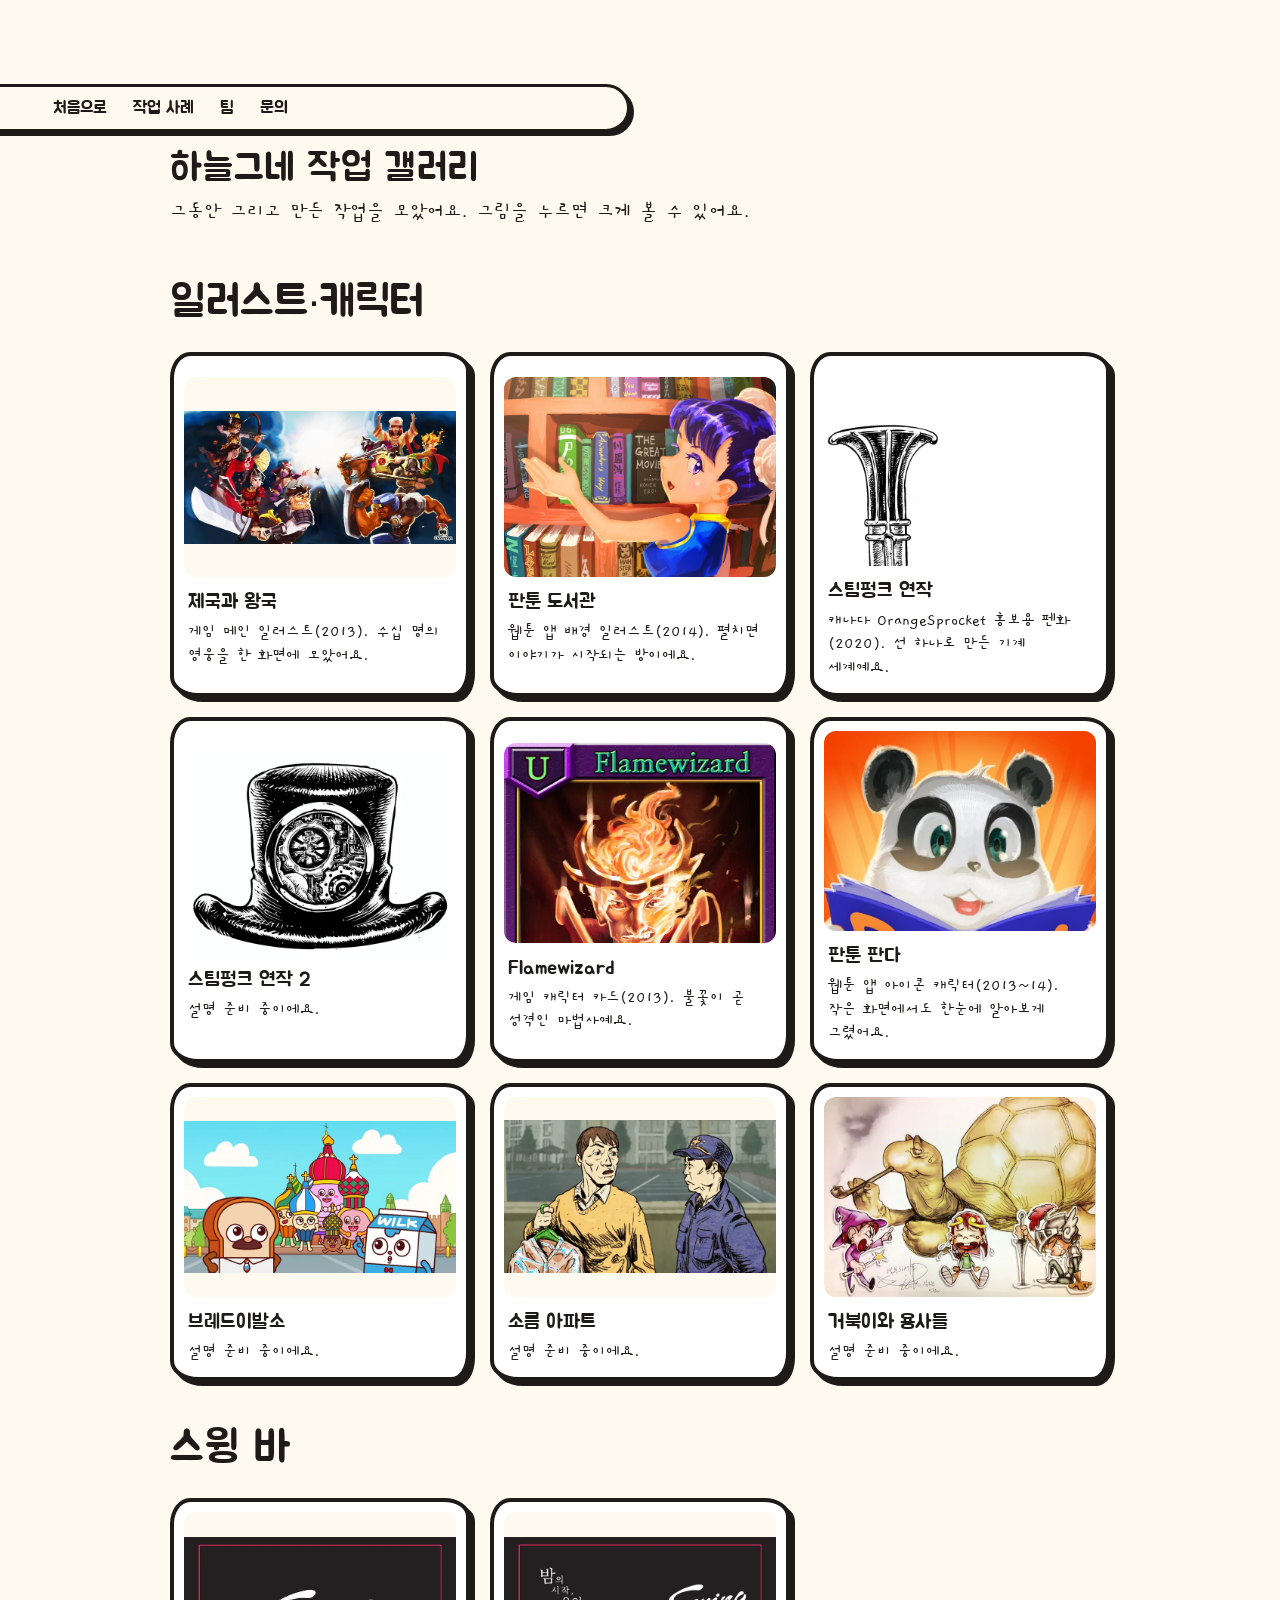
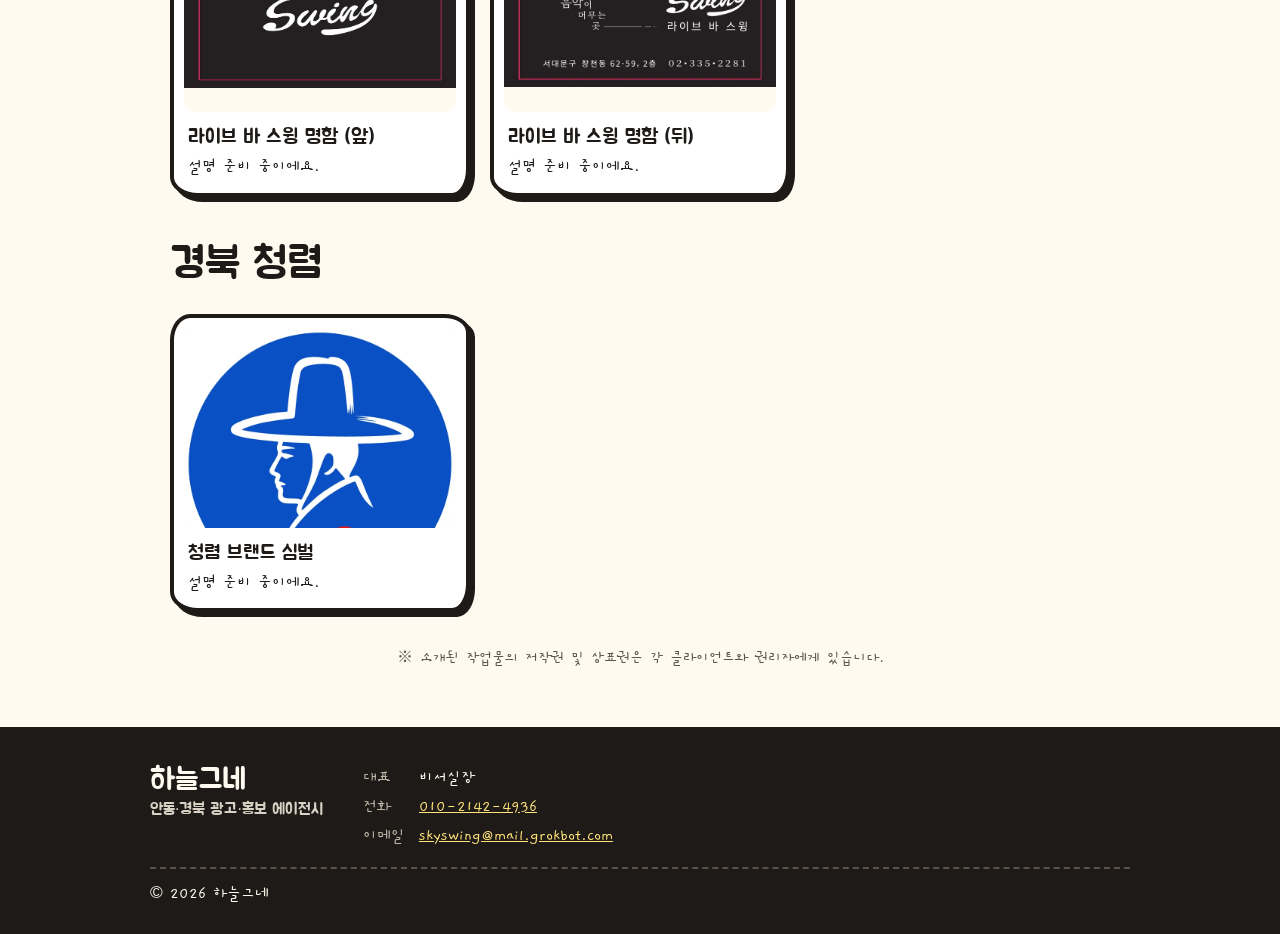
==== gallery.html @ 7f4ed84d "갤러리 페이지 추가, 캐러셀 가로 그림만" ====
<!DOCTYPE html>
<html lang="ko">
<head>
<meta charset="utf-8">
<meta name="viewport" content="width=device-width, initial-scale=1, viewport-fit=cover">
<title>작업 갤러리 · 하늘그네</title>
<meta name="description" content="하늘그네는 안동·경북의 브랜드를 띄우는 광고·홍보 에이전시입니다. 브랜딩, 캠페인·영상, 성과 광고 운영까지. 광고, 한 번 쭉 밀어드립니다.">
<meta name="theme-color" content="#cfe6fb">
<link rel="canonical" href="https://skyswing.jubo.kim/gallery.html">
<!-- Open Graph / 카카오톡·SNS 공유 미리보기 -->
<meta property="og:type" content="website">
<meta property="og:locale" content="ko_KR">
<meta property="og:site_name" content="하늘그네">
<meta property="og:url" content="https://skyswing.jubo.kim/">
<meta property="og:title" content="하늘그네 · 안동·경북 광고·홍보 에이전시">
<meta property="og:description" content="광고, 한 번 쭉 밀어드립니다. 안동·경북 브랜드를 위한 브랜딩·캠페인·성과 광고.">
<!-- TODO: 1200x630 공유 이미지를 만들어 /og-image.png 로 올려주세요 -->
<meta property="og:image" content="https://skyswing.jubo.kim/og-image.png">
<meta property="og:image:width" content="1200">
<meta property="og:image:height" content="630">
<meta name="twitter:card" content="summary_large_image">
<link rel="icon" type="image/svg+xml" href="assets/favicon.svg">
<link rel="apple-touch-icon" href="assets/apple-touch-icon.png">
<link rel="preconnect" href="https://fonts.googleapis.com">
<link rel="preconnect" href="https://fonts.gstatic.com" crossorigin>
<link href="https://fonts.googleapis.com/css2?family=Jua&family=Gaegu:wght@400;700&display=swap" rel="stylesheet">
<style>
:root{--ink:#1d1a17;--paper:#fffaf0;--sky:#cfe6fb;--yellow:#ffe27a;--pink:#ffd3de;--mint:#cdf0df;--lav:#e3d8ff;--peach:#ffe0c7;--lemon:#fff1b8;--kakao:#fee500;
box-sizing:border-box;padding-top:env(safe-area-inset-top,0px);padding-bottom:env(safe-area-inset-bottom,0px)}
:root[data-theme="dark"]{--ink:#1d1a17}
*,*::before,*::after{box-sizing:inherit}
html{scroll-padding-top:calc(env(safe-area-inset-top,0px) + 76px);scroll-behavior:smooth}
body{margin:0;background:var(--sky);color:var(--ink);font-family:"Gaegu","Jua","Apple SD Gothic Neo","Malgun Gothic",sans-serif;font-size:1.3rem;line-height:1.55;word-break:keep-all;overflow-wrap:break-word}
h1,h2,h3,.btn{font-family:"Jua","Gaegu","Apple SD Gothic Neo",sans-serif;font-weight:400}
#bg{position:fixed;inset:0;overflow:hidden;z-index:0}
#bg svg{position:absolute;display:block}
main{position:relative;z-index:1}

/* ---------- hero ---------- */
.hero{min-height:100svh;display:flex;flex-direction:column;align-items:center;padding:72px 16px 36px}
.nav{position:fixed;top:calc(env(safe-area-inset-top,0px) + 12px);left:50%;transform:translateX(-50%);z-index:50;max-width:calc(100% - 20px);display:flex;flex-wrap:wrap;justify-content:center;gap:4px 6px;background:var(--paper);border:3px solid var(--ink);border-radius:999px;padding:6px 14px;box-shadow:4px 4px 0 var(--ink);font-family:"Jua",sans-serif;font-size:1.05rem}
.nav a{color:var(--ink);text-decoration:none;padding:2px 10px;border-radius:999px;white-space:nowrap}
.nav a:hover{background:var(--yellow)}
.panel{position:relative;margin:auto 0;background:var(--paper);border:4px solid var(--ink);border-radius:56px 70px 60px 74px/66px 56px 74px 60px;
padding:28px clamp(22px,6vw,64px) 36px;text-align:center;max-width:560px;width:100%;box-shadow:8px 8px 0 var(--ink)}
.hero .panel{margin-top:28px}
.stamp{position:absolute;top:-18px;right:-10px;background:var(--pink);border:3px solid var(--ink);border-radius:16px 20px 14px 22px;padding:2px 14px;font-family:"Jua",sans-serif;font-size:1.1rem;transform:rotate(8deg);box-shadow:3px 3px 0 var(--ink)}
h1{font-size:clamp(2.8rem,10vw,4.6rem);margin:0;line-height:1;letter-spacing:.02em}
h1.wm{line-height:0}h1.wm img{display:block;width:min(300px,72vw);height:auto;margin:4px auto 2px}
.sub{margin:6px 0 0;font-size:1.45rem}
.loc{margin:4px 0 0;font-size:1.2rem}
.loc b{font-family:"Jua",sans-serif;font-weight:400;background:var(--yellow);padding:0 6px;border-radius:6px}
.stage{position:relative;width:min(74vw,300px);margin:6px auto 0}
.stage svg{width:100%;height:auto;display:block;overflow:visible}
.btn{display:inline-block;margin-top:14px;background:var(--yellow);color:var(--ink);text-decoration:none;font-size:1.4rem;
padding:10px 28px;border:4px solid var(--ink);border-radius:999px;box-shadow:4px 4px 0 var(--ink);transition:transform .12s,box-shadow .12s;cursor:pointer}
.btn.alt{background:var(--paper)}
.btns{display:flex;gap:12px;justify-content:center;flex-wrap:wrap}
.snds{display:flex;gap:10px;justify-content:center;flex-wrap:wrap;margin-top:14px}
.snd{font:inherit;font-size:1.15rem;background:var(--paper);color:var(--ink);border:3px solid var(--ink);border-radius:999px;padding:3px 16px;cursor:pointer}
.snd[aria-pressed="true"]{background:var(--mint)}
.btn:hover{transform:translate(2px,2px);box-shadow:2px 2px 0 var(--ink)}
.btn:focus-visible,a:focus-visible,button:focus-visible,input:focus-visible,select:focus-visible,textarea:focus-visible{outline:4px solid #4a7fd6;outline-offset:3px}

/* ---------- common ---------- */
.zig{height:26px;background:var(--yellow) url("data:image/svg+xml,%3Csvg xmlns='http://www.w3.org/2000/svg' width='40' height='26'%3E%3Cpolyline points='0,20 10,6 20,20 30,6 40,20' fill='none' stroke='%231d1a17' stroke-width='4' stroke-linejoin='round'/%3E%3C/svg%3E") repeat-x center;border-block:4px solid var(--ink)}
.sheet{background:var(--paper);border-bottom:4px solid var(--ink)}
.sheet.tint{background:#eaf4fd}
.wrap{max-width:980px;margin:0 auto;padding:56px 20px}
h2{font-size:clamp(1.9rem,6vw,2.7rem);margin:0 0 8px}
.hd{display:flex;align-items:center;flex-wrap:wrap;gap:6px 12px}
.hd h2{margin:0}
.lead{margin:8px 0 0}
/* 예시 내용 표시 */
.ex{display:inline-block;font-family:"Jua",sans-serif;font-size:.95rem;line-height:1.3;background:#fff;color:#c2410c;border:2.5px dashed #c2410c;border-radius:10px;padding:2px 10px;transform:rotate(-3deg);white-space:nowrap}
.ph{background:rgba(255,226,122,.6);border-bottom:2px dashed var(--ink);border-radius:4px;padding:0 3px;-webkit-box-decoration-break:clone;box-decoration-break:clone}

/* services (원래 카드) */
.cards{display:grid;grid-template-columns:repeat(auto-fit,minmax(240px,1fr));gap:22px;margin-top:26px}
.card{border:4px solid var(--ink);border-radius:30px 38px 28px 40px/38px 28px 40px 30px;padding:20px 22px;box-shadow:5px 5px 0 var(--ink)}
.card:nth-child(1){background:var(--pink);transform:rotate(-1.4deg)}
.card:nth-child(2){background:var(--mint);transform:rotate(1deg)}
.card:nth-child(3){background:var(--lav);transform:rotate(-.6deg)}
.card h3{margin:0 0 4px;font-size:1.6rem}.card p{margin:0}

/* trust: 숫자 + 로고 */
.stats{display:grid;grid-template-columns:repeat(4,1fr);gap:18px;margin-top:26px}
.stat{background:#fff;border:4px solid var(--ink);border-radius:50% 46% 52% 44%/46% 52% 44% 50%;aspect-ratio:1/1;display:flex;flex-direction:column;align-items:center;justify-content:center;text-align:center;padding:12px;box-shadow:5px 5px 0 var(--ink)}
.stat:nth-child(1){background:var(--lemon);transform:rotate(-3deg)}
.stat:nth-child(2){background:var(--pink);transform:rotate(2deg)}
.stat:nth-child(3){background:var(--mint);transform:rotate(-1deg)}
.stat:nth-child(4){background:var(--lav);transform:rotate(3deg)}
.stat strong{font-family:"Jua",sans-serif;font-weight:400;font-size:clamp(1.8rem,4.6vw,2.6rem);line-height:1.1}
.stat span{font-size:1.15rem;line-height:1.25}
.logos-t{margin:40px 0 0;font-family:"Jua",sans-serif;font-size:1.35rem}
.logos{display:grid;grid-template-columns:repeat(6,1fr);gap:14px;margin-top:12px}
.logo{height:70px;border:3px dashed var(--ink);border-radius:14px 18px 12px 20px;display:grid;place-items:center;background:#fff;font-family:"Jua",sans-serif;font-size:1rem;color:#6b6259}

/* 작업 사례: 캐러셀 */
.car{position:relative;margin-top:28px;background:var(--paper);border:4px solid var(--ink);border-radius:34px 44px 30px 48px/44px 30px 48px 34px;box-shadow:7px 7px 0 var(--ink);padding:18px;max-width:100%}
.car-view{overflow:hidden;border-radius:22px 28px 20px 30px/28px 20px 30px 22px;touch-action:pan-y;outline:none}
.car-view:focus-visible{outline:4px solid #4a7fd6;outline-offset:3px}
.car-track{display:flex;transition:transform .45s cubic-bezier(.3,.8,.3,1);will-change:transform}
.car-track.drag{transition:none}
.slide{flex:0 0 100%;min-width:0;margin:0;display:grid;grid-template-columns:1.55fr 1fr;gap:22px;align-items:center}
.slide-img{background:#fff;border:4px solid var(--ink);border-radius:20px 26px 18px 28px/26px 18px 28px 20px;height:330px;display:grid;place-items:center;padding:10px;overflow:hidden}
.slide-img img{display:block;width:100%;height:100%;object-fit:contain;-webkit-user-drag:none;user-select:none}
.slide figcaption{padding:4px 6px 4px 0}
.meta{display:flex;flex-wrap:wrap;gap:6px;margin:0}
.chip{display:inline-block;font-family:"Jua",sans-serif;font-size:.95rem;background:var(--paper);border:2.5px solid var(--ink);border-radius:999px;padding:0 10px}
.chip.char{background:var(--pink)}.chip.illu{background:var(--mint)}
.slide h3{font-size:1.55rem;line-height:1.3;margin:10px 0 6px}
.slide p.desc{margin:0;font-size:1.15rem;line-height:1.45}
.ext{display:inline-block;margin-top:10px;font-family:"Jua",sans-serif;font-size:1.05rem;color:var(--ink);background:var(--lemon);border:2.5px solid var(--ink);border-radius:999px;padding:1px 12px;text-decoration:none}
.ext:hover{background:var(--yellow)}
.car-ctl{display:flex;align-items:center;justify-content:center;gap:16px;margin-top:14px}
.car-btn{flex:none;width:54px;height:54px;border-radius:50%;border:4px solid var(--ink);background:var(--yellow);color:var(--ink);box-shadow:3px 3px 0 var(--ink);cursor:pointer;display:grid;place-items:center;padding:0;transition:transform .12s,box-shadow .12s}
.car-btn:hover{transform:translate(2px,2px);box-shadow:1px 1px 0 var(--ink)}
.car-btn svg{width:24px;height:24px}
.car-dots{display:flex;gap:10px;align-items:center}
.car-dot{width:16px;height:16px;border-radius:50%;border:3px solid var(--ink);background:#fff;padding:0;cursor:pointer;transition:width .2s,background .2s}
.car-dot[aria-current="true"]{width:34px;border-radius:999px;background:var(--pink)}
.car-count{font-family:"Jua",sans-serif;font-size:1.05rem;min-width:3.2em;text-align:center}
.more{text-align:center;margin-top:26px}
.more .btn{font-size:1.5rem;padding:12px 34px}
.more-note{margin:8px 0 0;font-size:1.1rem}
.rights{margin:18px 0 0;font-size:1rem;color:#5d554d;text-align:center}
@media (max-width:860px){.slide{grid-template-columns:1fr;gap:14px}.slide-img{height:auto;aspect-ratio:16/10}}
@media (max-width:520px){.car{padding:12px;box-shadow:5px 5px 0 var(--ink)}.slide-img{padding:6px}.slide h3{font-size:1.35rem}.car-ctl{gap:10px}.car-btn{width:48px;height:48px}.car-dots{gap:7px}.car-dot{width:14px;height:14px}.car-dot[aria-current="true"]{width:26px}.more .btn{font-size:1.35rem;padding:10px 26px}}
@media (prefers-reduced-motion:reduce){.car-track,.car-dot{transition:none}}

/* 후기 */
.quotes{grid-template-columns:repeat(auto-fit,minmax(240px,1fr));display:grid;grid-template-columns:repeat(auto-fit,minmax(300px,1fr));gap:34px 26px;margin-top:28px}
.quote{position:relative;background:#fff;border:4px solid var(--ink);border-radius:40px 34px 44px 30px/34px 44px 30px 40px;padding:22px 26px;box-shadow:5px 5px 0 var(--ink);margin:0 0 26px}
.quote::after{content:"";position:absolute;left:46px;bottom:-26px;width:30px;height:26px;background:#fff;border:4px solid var(--ink);border-top:0;border-left:0;transform:skewX(-35deg);border-bottom-right-radius:6px}
.quote:nth-child(2){background:var(--lemon)}.quote:nth-child(2)::after{background:var(--lemon)}
.quote p{margin:0;font-size:1.35rem}
.quote footer{all:unset;display:block;margin-top:8px;font-family:"Jua",sans-serif;font-size:1.05rem}

/* 안동·경북 */
.local{display:grid;grid-template-columns:1.05fr 1fr;gap:30px;align-items:center;margin-top:24px}
.map{background:var(--sky);border:4px solid var(--ink);border-radius:40px 52px 36px 56px/52px 36px 56px 40px;box-shadow:6px 6px 0 var(--ink);overflow:hidden;transform:rotate(-1deg)}
.map svg{display:block;width:100%;height:auto}
.points{list-style:none;margin:0;padding:0;display:grid;gap:14px}
.points li{background:#fff;border:3px solid var(--ink);border-radius:22px 28px 20px 30px;padding:12px 16px;box-shadow:4px 4px 0 var(--ink)}
.points li:nth-child(1){background:var(--pink)}.points li:nth-child(2){background:var(--mint)}.points li:nth-child(3){background:var(--lav)}
.points b{display:block;font-family:"Jua",sans-serif;font-weight:400;font-size:1.35rem}

.say{background:var(--sky)}
.say p{font-family:"Jua",sans-serif;font-size:clamp(1.5rem,5vw,2.2rem);line-height:1.4;margin:0;max-width:22em}

/* 진행 방식 */
.steps{list-style:none;padding:0;margin:30px 0 0;display:grid;grid-template-columns:repeat(4,1fr);gap:34px}
.step{position:relative;background:#fff;border:4px solid var(--ink);border-radius:28px 36px 26px 38px/36px 26px 38px 28px;padding:44px 16px 18px;text-align:center;box-shadow:5px 5px 0 var(--ink)}
.step .n{position:absolute;top:-24px;left:50%;transform:translateX(-50%) rotate(-6deg);width:52px;height:52px;border:4px solid var(--ink);border-radius:50%;display:grid;place-items:center;font-family:"Jua",sans-serif;font-size:1.6rem;background:var(--yellow)}
.step:nth-child(2) .n{background:var(--pink)}.step:nth-child(3) .n{background:var(--mint)}.step:nth-child(4) .n{background:var(--lav)}
.step h3{margin:0;font-size:1.6rem}
.step p{margin:4px 0 0;font-size:1.15rem;line-height:1.4}
.step:not(:last-child)::after{content:"";position:absolute;right:-32px;top:50%;width:30px;height:24px;transform:translateY(-50%);
background:url("data:image/svg+xml,%3Csvg xmlns='http://www.w3.org/2000/svg' viewBox='0 0 30 24'%3E%3Cpath d='M2 12 Q14 8 24 12 M17 5 L26 12 L17 19' fill='none' stroke='%231d1a17' stroke-width='3.5' stroke-linecap='round' stroke-linejoin='round'/%3E%3C/svg%3E") no-repeat center/contain}
.price{margin:34px auto 0;max-width:760px;text-align:center;background:var(--lemon);border:3px dashed var(--ink);border-radius:20px;padding:12px 18px;font-size:1.25rem}
.price b{font-family:"Jua",sans-serif;font-weight:400}

/* 팀 */
.team{display:grid;grid-template-columns:1.3fr 1fr 1fr;gap:24px;margin-top:28px;align-items:stretch}
.member{background:#fff;border:4px solid var(--ink);border-radius:30px 38px 28px 40px/38px 28px 40px 30px;padding:20px;text-align:center;box-shadow:5px 5px 0 var(--ink)}
.member.boss{background:var(--lemon);transform:rotate(-1deg)}
.member svg,.member img.av{width:116px;height:116px;display:block;margin:0 auto 6px}
.member.boss svg{width:140px;height:140px}
.member h3{margin:0;font-size:1.5rem}
.member .role{display:inline-block;margin-top:2px;font-family:"Jua",sans-serif;font-size:1rem;background:var(--paper);border:2.5px solid var(--ink);border-radius:999px;padding:0 10px}
.member p{margin:8px 0 0;font-size:1.12rem;line-height:1.4}

/* 문의 */
.contact .wrap{text-align:left}
.contact-grid{display:grid;grid-template-columns:1fr 1.2fr;gap:30px;margin-top:24px;align-items:start}
.ways{display:grid;gap:14px}
.way{display:flex;align-items:center;gap:12px;text-decoration:none;color:var(--ink);background:#fff;border:4px solid var(--ink);border-radius:999px;padding:10px 20px;box-shadow:4px 4px 0 var(--ink);font-family:"Jua",sans-serif;font-size:1.3rem;transition:transform .12s,box-shadow .12s}
.way:hover{transform:translate(2px,2px);box-shadow:2px 2px 0 var(--ink)}
.way .ic{flex:none;width:40px;height:40px;border:3px solid var(--ink);border-radius:50%;display:grid;place-items:center;font-size:1.2rem;background:var(--paper)}
.way small{display:block;font-family:"Gaegu",sans-serif;font-size:1.02rem;line-height:1.1}
.way.mail{background:var(--yellow)}
.way.kakao{background:var(--kakao)}
.way.tel{background:var(--mint)}
.hours{margin:4px 0 0;font-size:1.12rem}
form.inq{background:#fff;border:4px solid var(--ink);border-radius:30px 38px 28px 40px/38px 28px 40px 30px;padding:22px;box-shadow:6px 6px 0 var(--ink);display:grid;gap:12px}
form.inq h3{margin:0;font-size:1.5rem}
.row2{display:grid;grid-template-columns:1fr 1fr;gap:12px}
form.inq label{display:grid;gap:2px;font-family:"Jua",sans-serif;font-size:1.05rem}
form.inq input,form.inq select,form.inq textarea{font:inherit;font-family:"Gaegu",sans-serif;font-size:1.2rem;color:var(--ink);background:var(--paper);border:3px solid var(--ink);border-radius:14px;padding:6px 12px;width:100%}
form.inq textarea{min-height:110px;resize:vertical}
form.inq .btn{margin-top:4px;justify-self:start;font:inherit;font-family:"Jua",sans-serif;font-size:1.35rem}
.fine{margin:0;font-size:1rem;color:#5d554d}

/* footer */
.foot{background:var(--ink);color:var(--paper);padding:34px 20px 26px;font-size:1.08rem}
.foot .in{max-width:980px;margin:0 auto;display:grid;grid-template-columns:auto 1fr;gap:12px 40px;align-items:start}
.foot .name{font-family:"Jua",sans-serif;font-size:1.9rem;line-height:1}
.foot .name small{display:block;font-size:1rem;margin-top:6px;color:#d9d1c4}
.foot dl{display:grid;grid-template-columns:auto 1fr;gap:2px 14px;margin:0}
.foot dt{color:#bfb6a8}.foot dd{margin:0}
.foot a{color:var(--yellow)}
.foot .ph{background:rgba(255,226,122,.18);border-bottom-color:var(--yellow)}
.foot .copy{grid-column:1/-1;border-top:2px dashed #5a524a;padding-top:12px;margin-top:6px;display:flex;justify-content:space-between;flex-wrap:wrap;gap:8px}
.foot .ex{background:transparent;color:#ffb27a;border-color:#ffb27a}

/* ---------- responsive ---------- */
@media (max-width:860px){
  .stats{grid-template-columns:repeat(2,1fr);max-width:460px;margin-inline:auto}
  .logos{grid-template-columns:repeat(3,1fr)}
  .local,.contact-grid{grid-template-columns:1fr}
  .steps{grid-template-columns:repeat(2,1fr);gap:40px 26px}
  .step:not(:last-child)::after{display:none}
  .team{grid-template-columns:1fr 1fr}
  .member.boss{grid-column:1/-1}
}
@media (max-width:520px){
  body{font-size:1.22rem}
  .wrap{padding:44px 18px}
  .nav{font-size:.9rem;padding:5px 6px;gap:0;flex-wrap:nowrap;max-width:calc(100% - 12px);top:calc(env(safe-area-inset-top,0px) + 8px)}
  .nav a{padding:1px 5px}
  .stamp{right:6px;top:-16px;font-size:1rem}
  .steps{grid-template-columns:1fr;gap:38px}
  .team{grid-template-columns:1fr}
  .row2{grid-template-columns:1fr}
  .logos{grid-template-columns:repeat(2,1fr)}
  .foot .in{grid-template-columns:1fr}
  .stats{gap:14px}
  .stat span{font-size:1.02rem}
}
@media (prefers-reduced-motion:reduce){html{scroll-behavior:auto}}
form.inq fieldset.picks{border:3px dashed var(--ink);border-radius:18px 22px 16px 24px;margin:0;padding:8px 12px 12px;display:flex;flex-wrap:wrap;gap:8px}
form.inq fieldset.picks legend{font-family:"Jua",sans-serif;font-size:1.05rem;padding:0 6px}
form.inq fieldset.picks legend small{font-size:.85rem;opacity:.7}
form.inq label.pick{display:inline-flex;align-items:center;cursor:pointer}
form.inq label.pick input{position:absolute;opacity:0;width:1px;height:1px}
form.inq label.pick span{background:var(--paper);border:3px solid var(--ink);border-radius:999px;padding:3px 14px;box-shadow:2px 2px 0 var(--ink);font-family:"Jua",sans-serif;transition:transform .1s}
form.inq label.pick input:checked+span{background:var(--yellow);transform:rotate(-2deg)}
form.inq label.pick input:checked+span::before{content:"✓ "}
form.inq label.pick input:focus-visible+span{outline:3px solid #4a7fd6;outline-offset:2px}
/* 작업 사례 크게 */
#cases .wrap{max-width:1180px}
.slide{grid-template-columns:2.2fr 1fr}
.slide-img{height:520px}
@media (max-width:860px){.slide{grid-template-columns:1fr}.slide-img{height:auto;aspect-ratio:4/3}}

.gal-top{padding:28px 0 6px}.gal-top .nav{position:static;margin-bottom:18px}
.gal-top h1{font-family:"Jua",sans-serif;font-size:2.4rem;margin:0}
.gsec{margin:34px 0}.gsec h2{margin-bottom:6px}
.ggrid{display:grid;grid-template-columns:repeat(auto-fill,minmax(240px,1fr));gap:20px;margin-top:16px}
.gitem{background:#fff;border:4px solid var(--ink);border-radius:20px 26px 18px 28px/26px 18px 28px 20px;box-shadow:5px 5px 0 var(--ink);padding:10px;cursor:pointer;text-align:left;font:inherit;color:inherit}
.gitem:hover{transform:translate(-2px,-2px);box-shadow:7px 7px 0 var(--ink)}
.gitem .th{height:200px;display:grid;place-items:center;background:var(--paper);border-radius:12px;overflow:hidden}
.gitem img{max-width:100%;max-height:100%;object-fit:contain;display:block}
.gitem h3{font-size:1.25rem;margin:10px 4px 2px}.gitem p{margin:0 4px 4px;font-size:1.05rem;line-height:1.4}
.lb{position:fixed;inset:0;background:rgba(29,26,23,.88);display:none;place-items:center;z-index:99;padding:20px}
.lb.on{display:grid}.lb figure{margin:0;max-width:94vw;text-align:center;color:#fff}
.lb img{max-width:94vw;max-height:80vh;object-fit:contain;background:#fff;border-radius:12px}
.lb figcaption{font-size:1.2rem;margin-top:10px}.lb button{position:absolute;top:14px;right:18px;font-size:2rem;background:var(--lemon);border:3px solid var(--ink);border-radius:999px;width:52px;height:52px;cursor:pointer}
</style>
</head>
<body>
<main>
<section class="sheet"><div class="wrap">
  <div class="gal-top">
    <nav class="nav" aria-label="바로가기"><a href="index.html">처음으로</a><a href="index.html#cases">작업 사례</a><a href="index.html#team">팀</a><a href="index.html#contact">문의</a></nav>
    <h1>하늘그네 작업 갤러리</h1>
    <p class="lead">그동안 그리고 만든 작업을 모았어요. 그림을 누르면 크게 볼 수 있어요.</p>
  </div>
  <div id="gal"></div>
  <p class="rights">※ 소개된 작업물의 저작권 및 상표권은 각 클라이언트와 권리자에게 있습니다.</p>
</div></section>
<footer class="foot">
  <div class="in">
    <div class="name">하늘그네<small>안동·경북 광고·홍보 에이전시</small></div>
    <dl>
      <dt>대표</dt><dd>비서실장</dd>
      <dt>전화</dt><dd><a href="tel:+821021424936">010-2142-4936</a></dd>
      <dt>이메일</dt><dd><a href="mailto:skyswing@mail.grokbot.com">skyswing@mail.grokbot.com</a></dd>
    </dl>
    <div class="copy"><span>© 2026 하늘그네</span></div>
  </div>
</footer>
</main>
<div class="lb" id="lb" role="dialog" aria-modal="true" aria-label="크게 보기"><button type="button" aria-label="닫기">×</button><figure><img alt=""><figcaption></figcaption></figure></div>
<script>
/* 작품 데이터: caption만 바꿔 넣으면 됨 */
const WORKS=[
 {sec:"일러스트·캐릭터",img:"assets/works/w-empire",title:"제국과 왕국",caption:"게임 메인 일러스트(2013). 수십 명의 영웅을 한 화면에 모았어요."},
 {sec:"일러스트·캐릭터",img:"assets/works/w-library",title:"판툰 도서관",caption:"웹툰 앱 배경 일러스트(2014). 펼치면 이야기가 시작되는 방이에요."},
 {sec:"일러스트·캐릭터",img:"assets/works/w-orange",title:"스팀펑크 연작",caption:"캐나다 OrangeSprocket 홍보용 펜화(2020). 선 하나로 만든 기계 세계예요."},
 {sec:"일러스트·캐릭터",img:"assets/works/c-orange",title:"스팀펑크 연작 2",caption:"설명 준비 중이에요."},
 {sec:"일러스트·캐릭터",img:"assets/works/w-flame",title:"Flamewizard",caption:"게임 캐릭터 카드(2013). 불꽃이 곧 성격인 마법사예요."},
 {sec:"일러스트·캐릭터",img:"assets/works/w-panda",title:"판툰 판다",caption:"웹툰 앱 아이콘 캐릭터(2013~14). 작은 화면에서도 한눈에 알아보게 그렸어요."},
 {sec:"일러스트·캐릭터",img:"assets/works/c-bread",title:"브레드이발소",caption:"설명 준비 중이에요."},
 {sec:"일러스트·캐릭터",img:"assets/works/c-goosebumps",title:"소름 아파트",caption:"설명 준비 중이에요."},
 {sec:"일러스트·캐릭터",img:"assets/works/c-turtle",title:"거북이와 용사들",caption:"설명 준비 중이에요."},
 {sec:"스윙 바",img:"assets/gallery/g-swing-front",title:"라이브 바 스윙 명함 (앞)",caption:"설명 준비 중이에요."},
 {sec:"스윙 바",img:"assets/gallery/g-swing-back",title:"라이브 바 스윙 명함 (뒤)",caption:"설명 준비 중이에요."},
 {sec:"경북 청렴",img:"assets/gallery/g-cheong",title:"청렴 브랜드 심벌",caption:"설명 준비 중이에요."}
];
(function(){
 const g=document.getElementById('gal'),lb=document.getElementById('lb'),li=lb.querySelector('img'),lc=lb.querySelector('figcaption');
 [...new Set(WORKS.map(w=>w.sec))].forEach(sec=>{
  const s=document.createElement('section');s.className='gsec';
  s.innerHTML='<h2></h2><div class="ggrid"></div>';s.querySelector('h2').textContent=sec;
  const grid=s.querySelector('.ggrid');
  WORKS.filter(w=>w.sec===sec).forEach(w=>{
   const b=document.createElement('button');b.type='button';b.className='gitem';
   b.innerHTML='<div class="th"><img loading="lazy" decoding="async"></div><h3></h3><p></p>';
   const im=b.querySelector('img');im.src=w.img+'-720.webp';im.alt=w.title;
   b.querySelector('h3').textContent=w.title;b.querySelector('p').textContent=w.caption;
   b.onclick=()=>{li.src=w.img+'-1200.webp';li.alt=w.title;lc.textContent=w.title+' — '+w.caption;lb.classList.add('on');lb.querySelector('button').focus()};
   grid.appendChild(b)});
  g.appendChild(s)});
 const close=()=>lb.classList.remove('on');
 lb.onclick=e=>{if(e.target===lb||e.target.tagName==='BUTTON')close()};
 document.addEventListener('keydown',e=>{if(e.key==='Escape')close()});
})();
</script>
</body>
</html>
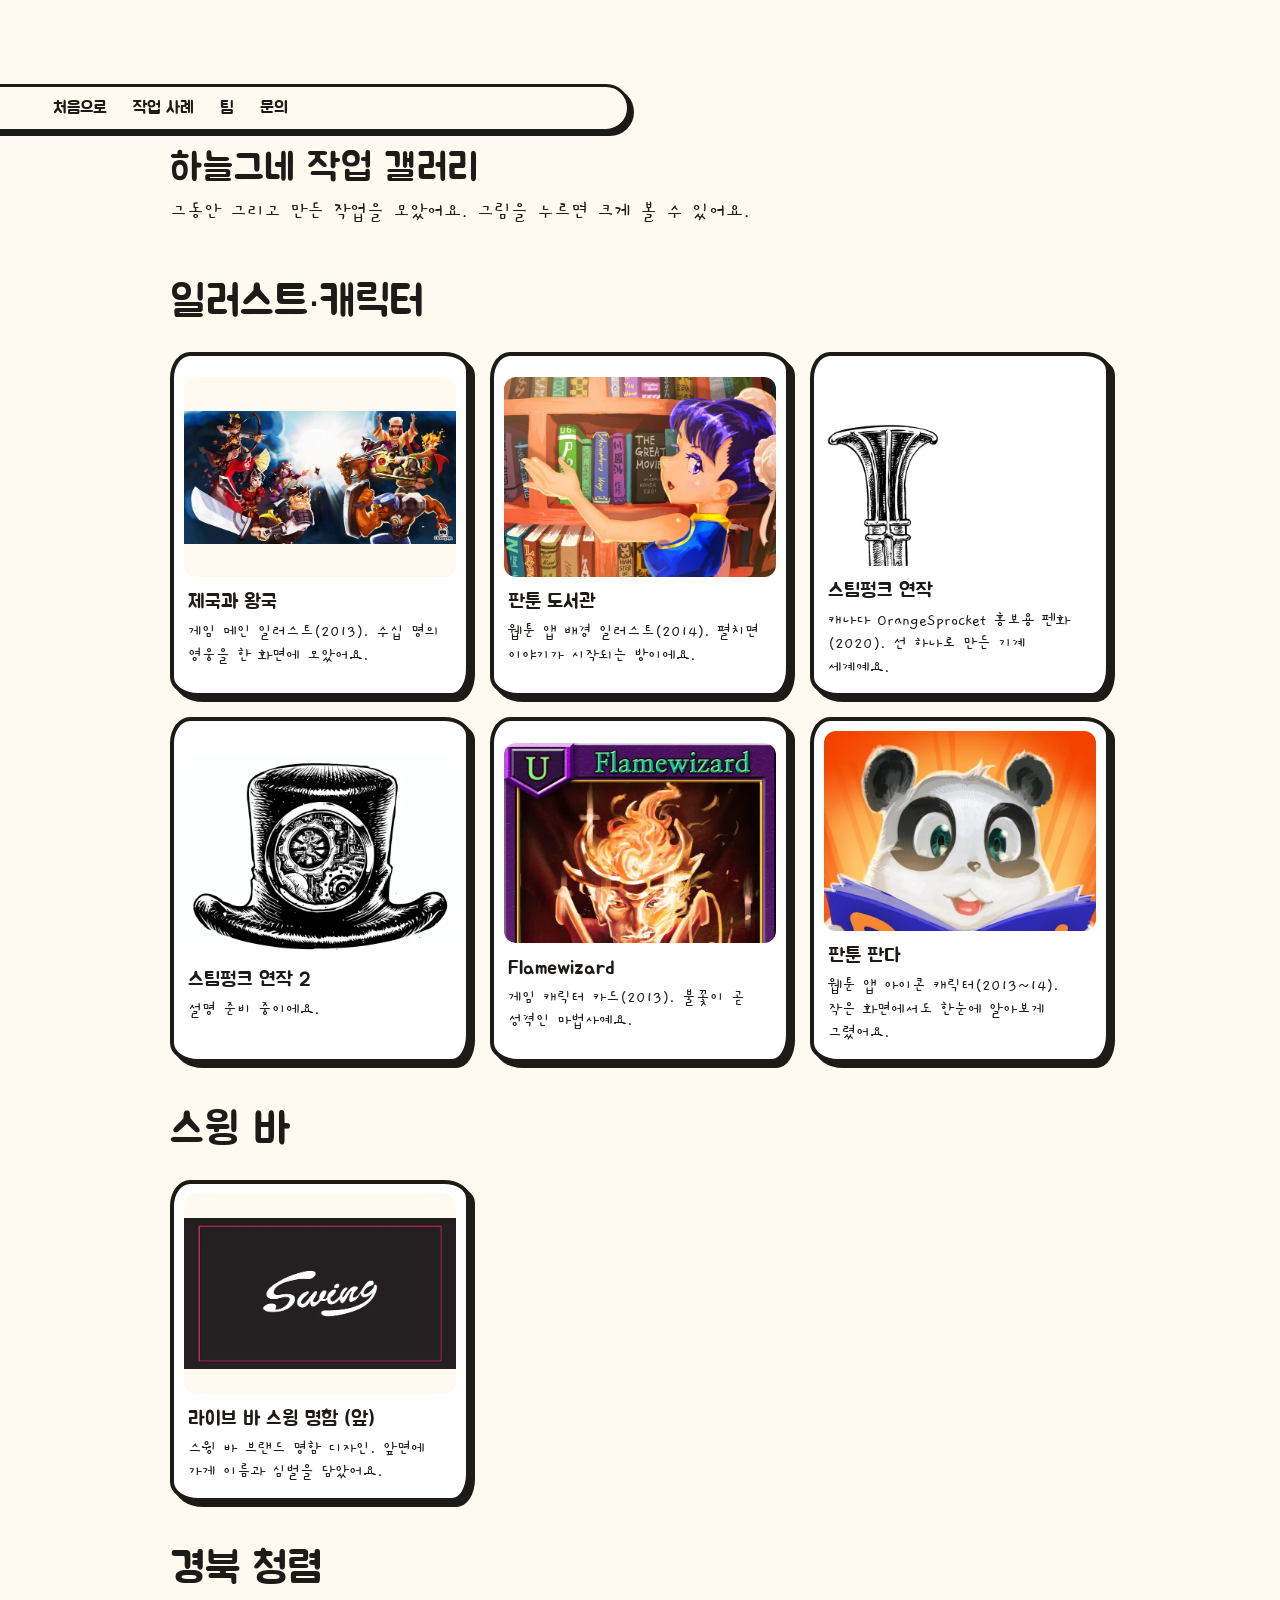
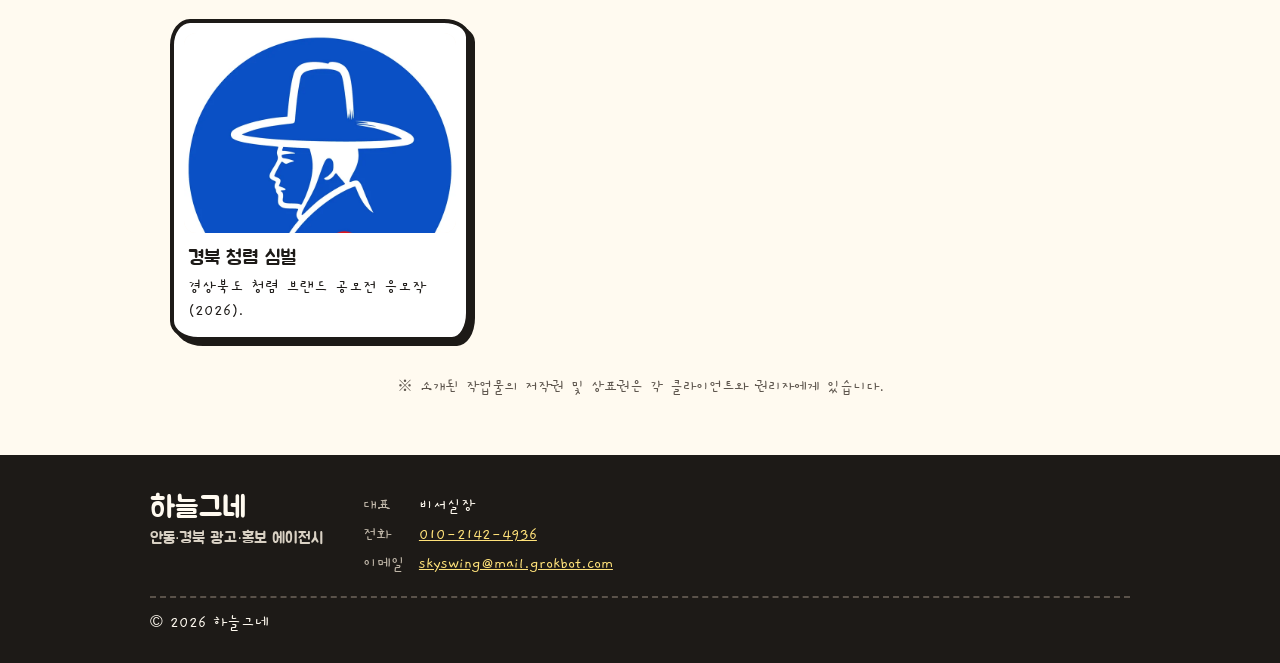
==== commit fde740e9: "Remove 3 works and card back; update captions" ====
--- a/gallery.html
+++ b/gallery.html
@@ -292,12 +292,12 @@
  {sec:"일러스트·캐릭터",img:"assets/works/c-orange",title:"스팀펑크 연작 2",caption:"설명 준비 중이에요."},
  {sec:"일러스트·캐릭터",img:"assets/works/w-flame",title:"Flamewizard",caption:"게임 캐릭터 카드(2013). 불꽃이 곧 성격인 마법사예요."},
  {sec:"일러스트·캐릭터",img:"assets/works/w-panda",title:"판툰 판다",caption:"웹툰 앱 아이콘 캐릭터(2013~14). 작은 화면에서도 한눈에 알아보게 그렸어요."},
- {sec:"일러스트·캐릭터",img:"assets/works/c-bread",title:"브레드이발소",caption:"설명 준비 중이에요."},
- {sec:"일러스트·캐릭터",img:"assets/works/c-goosebumps",title:"소름 아파트",caption:"설명 준비 중이에요."},
- {sec:"일러스트·캐릭터",img:"assets/works/c-turtle",title:"거북이와 용사들",caption:"설명 준비 중이에요."},
- {sec:"스윙 바",img:"assets/gallery/g-swing-front",title:"라이브 바 스윙 명함 (앞)",caption:"설명 준비 중이에요."},
- {sec:"스윙 바",img:"assets/gallery/g-swing-back",title:"라이브 바 스윙 명함 (뒤)",caption:"설명 준비 중이에요."},
- {sec:"경북 청렴",img:"assets/gallery/g-cheong",title:"청렴 브랜드 심벌",caption:"설명 준비 중이에요."}
+ /* REMOVED {sec:"일러스트·캐릭터",img:"assets/works/c-bread",title:"브레드이발소",caption:"설명 준비 중이에요."} */
+ /* REMOVED {sec:"일러스트·캐릭터",img:"assets/works/c-goosebumps",title:"소름 아파트",caption:"설명 준비 중이에요."} */
+ /* REMOVED {sec:"일러스트·캐릭터",img:"assets/works/c-turtle",title:"거북이와 용사들",caption:"설명 준비 중이에요."} */
+ {sec:"스윙 바",img:"assets/gallery/g-swing-front",title:"라이브 바 스윙 명함 (앞)",caption:"스윙 바 브랜드 명함 디자인. 앞면에 가게 이름과 심벌을 담았어요."},
+ /* REMOVED {sec:"스윙 바",img:"assets/gallery/g-swing-back",title:"라이브 바 스윙 명함 (뒤)",caption:"설명 준비 중이에요."} */
+ {sec:"경북 청렴",img:"assets/gallery/g-cheong",title:"경북 청렴 심벌",caption:"경상북도 청렴 브랜드 공모전 응모작(2026)."}
 ];
 (function(){
  const g=document.getElementById('gal'),lb=document.getElementById('lb'),li=lb.querySelector('img'),lc=lb.querySelector('figcaption');
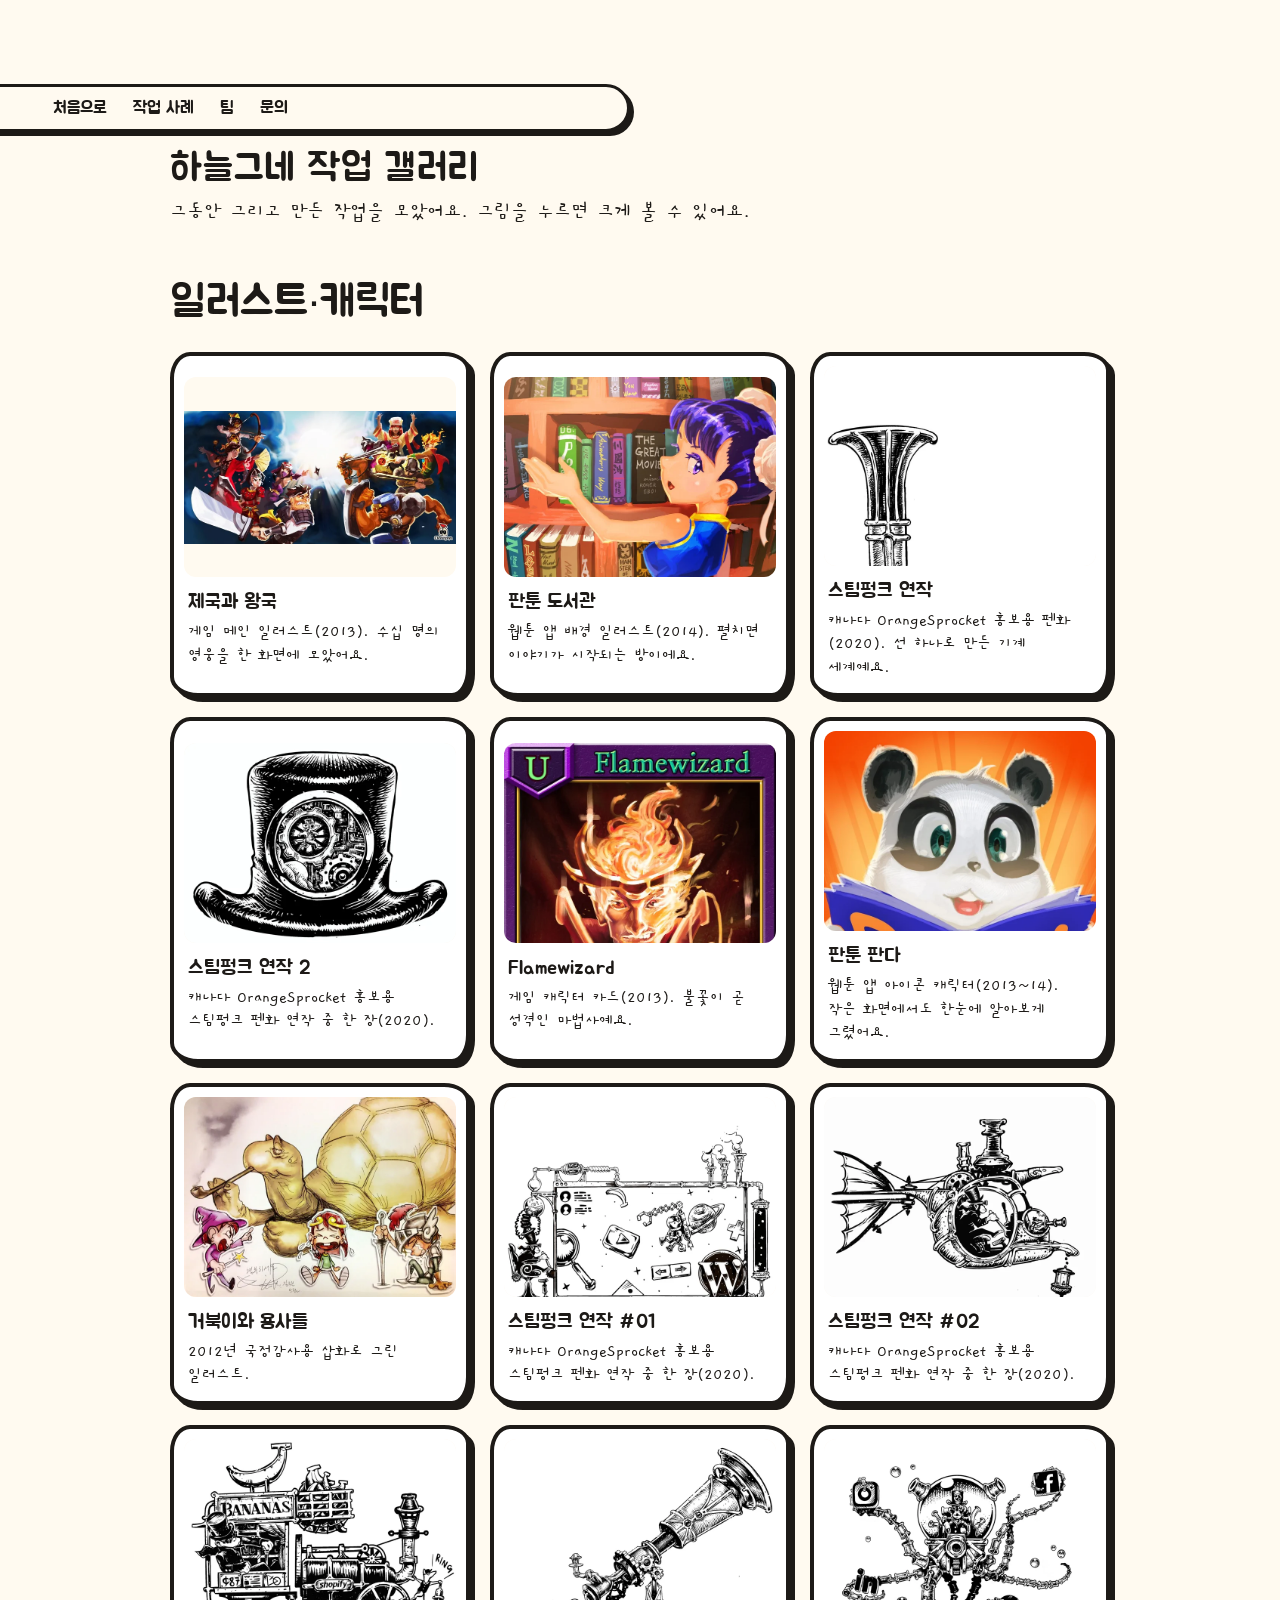
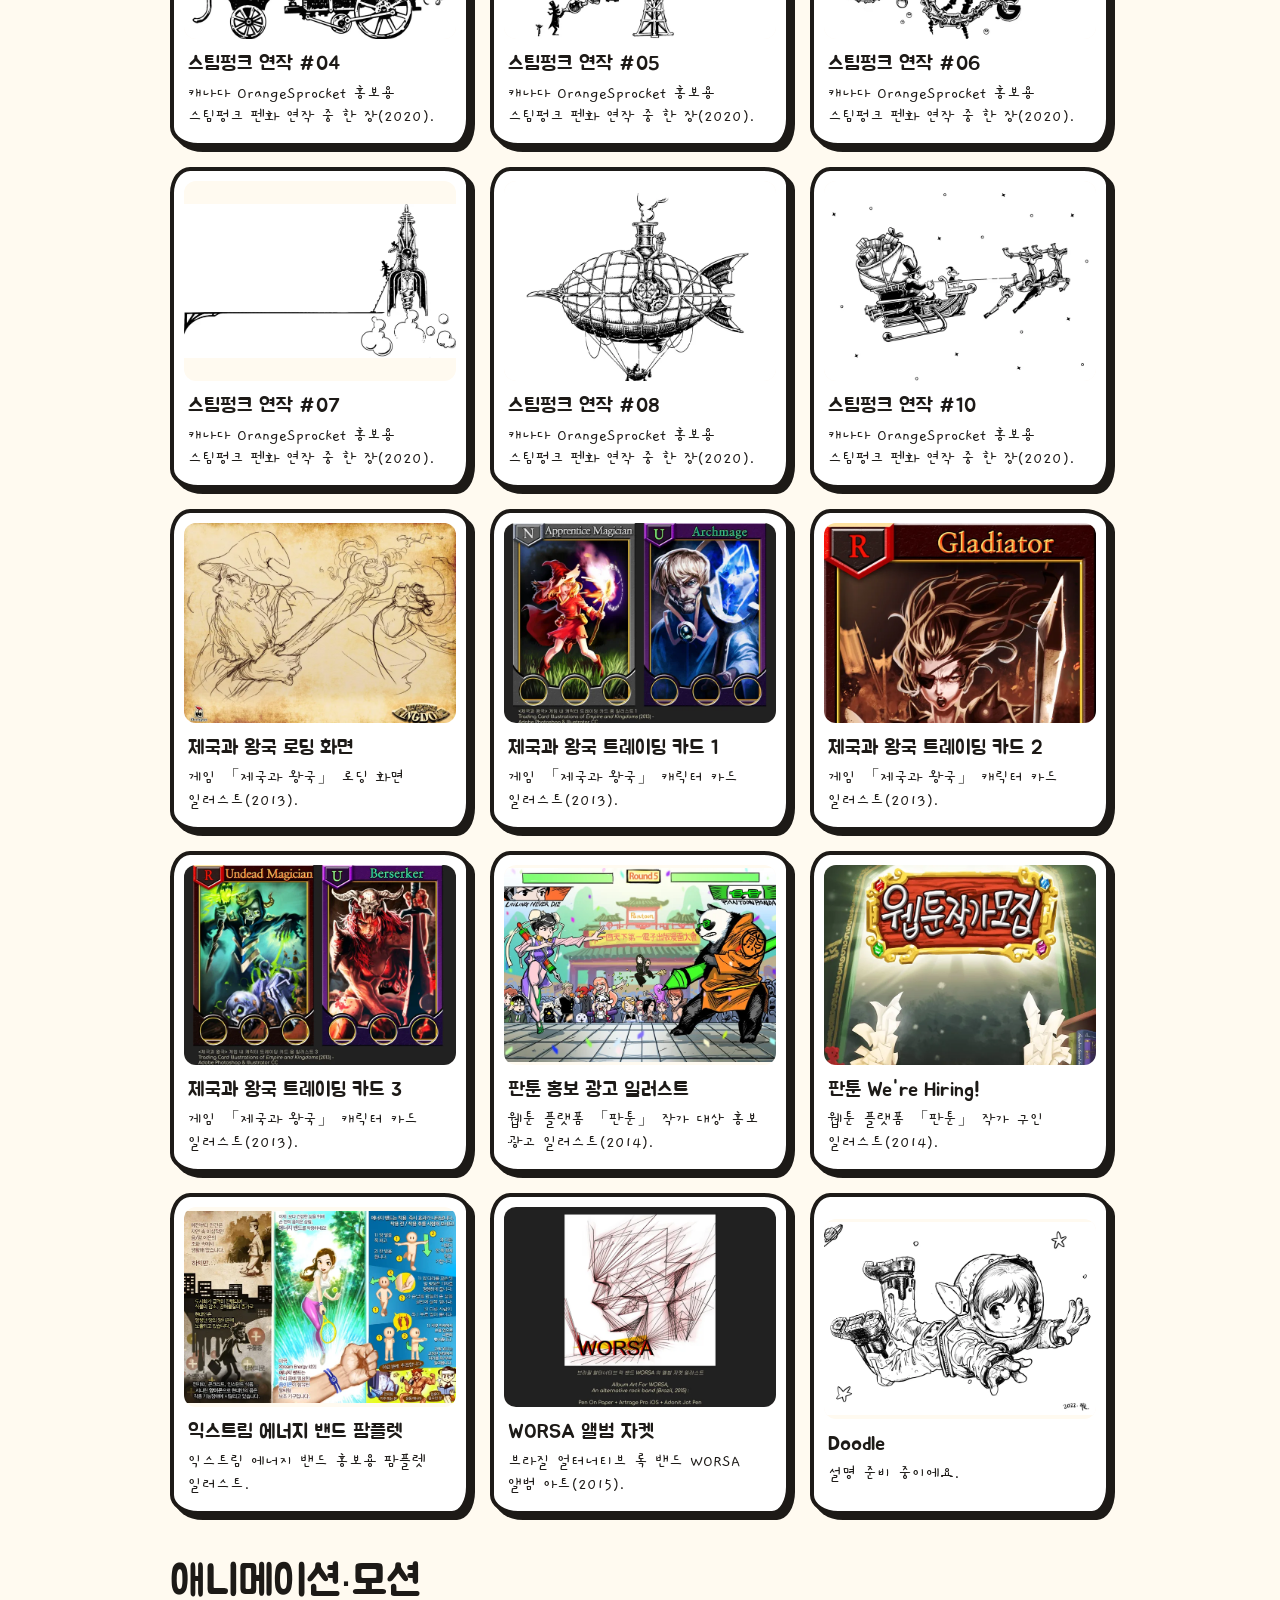
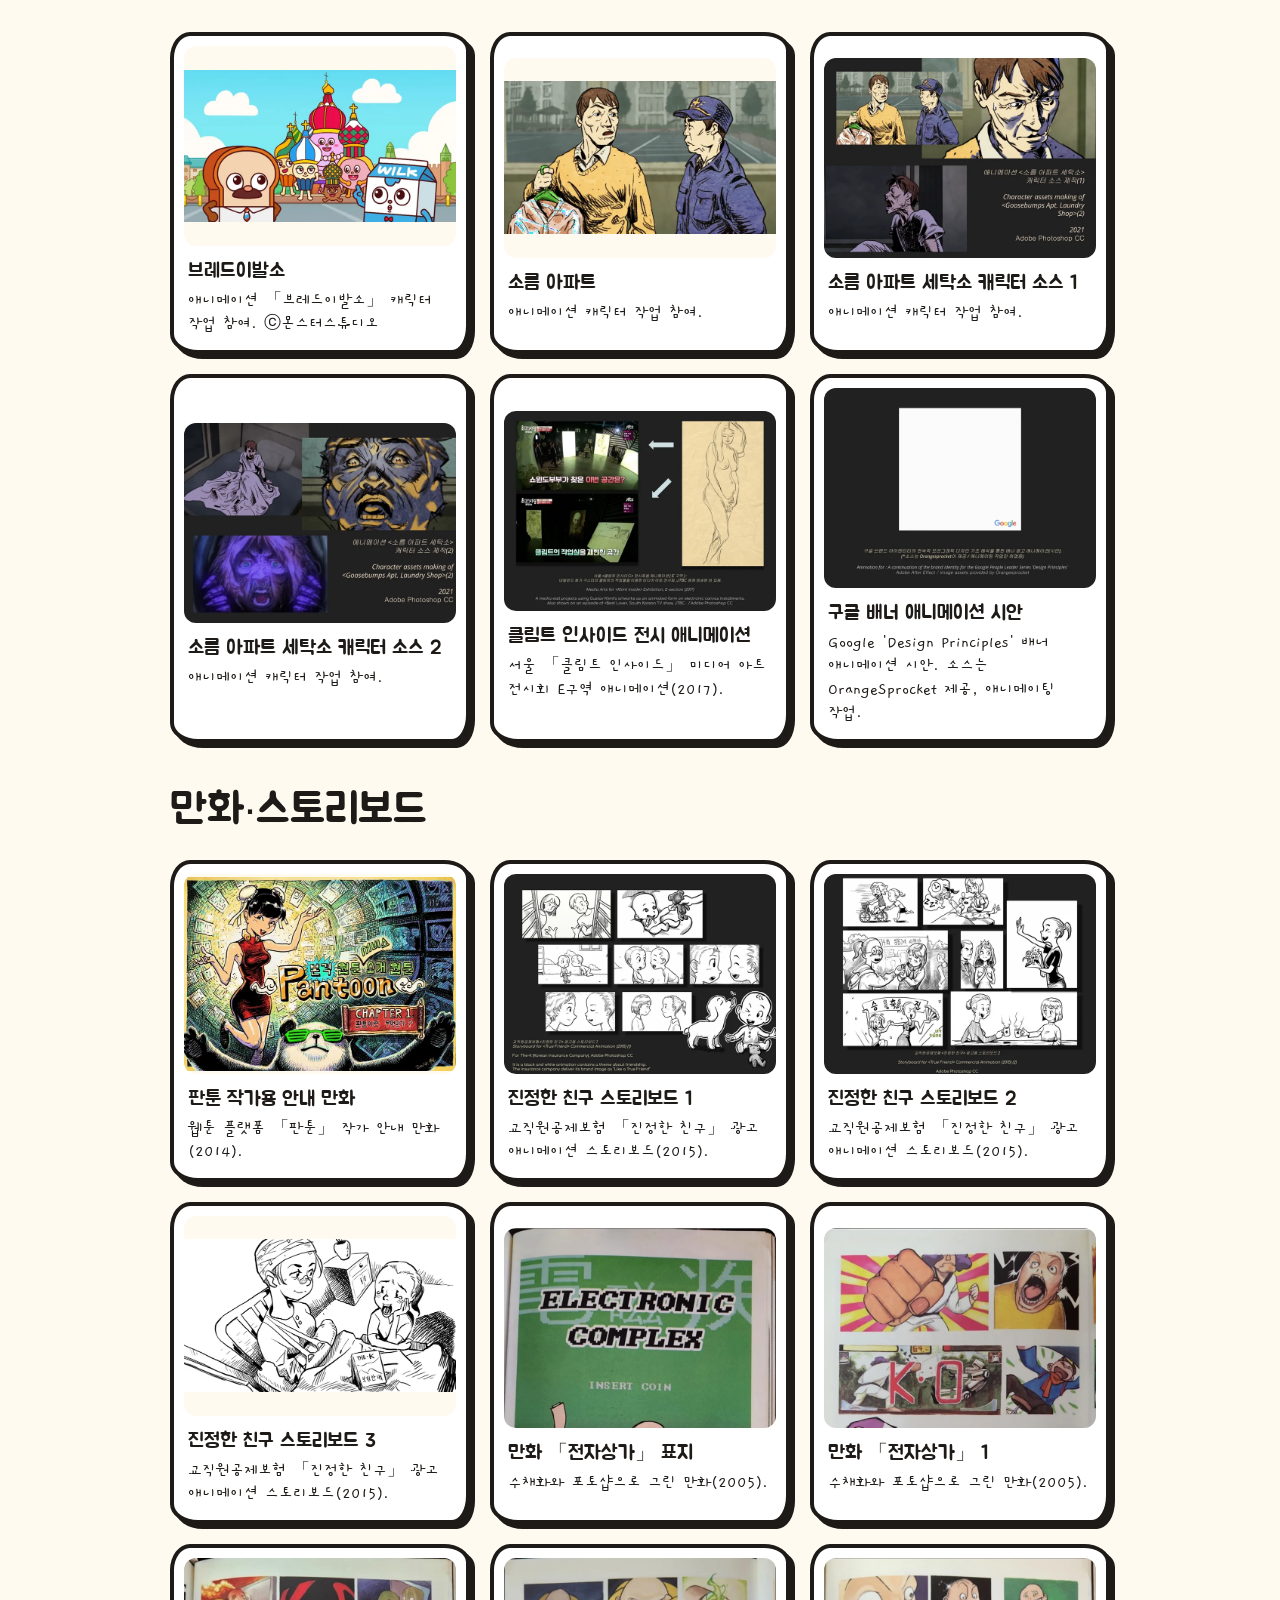
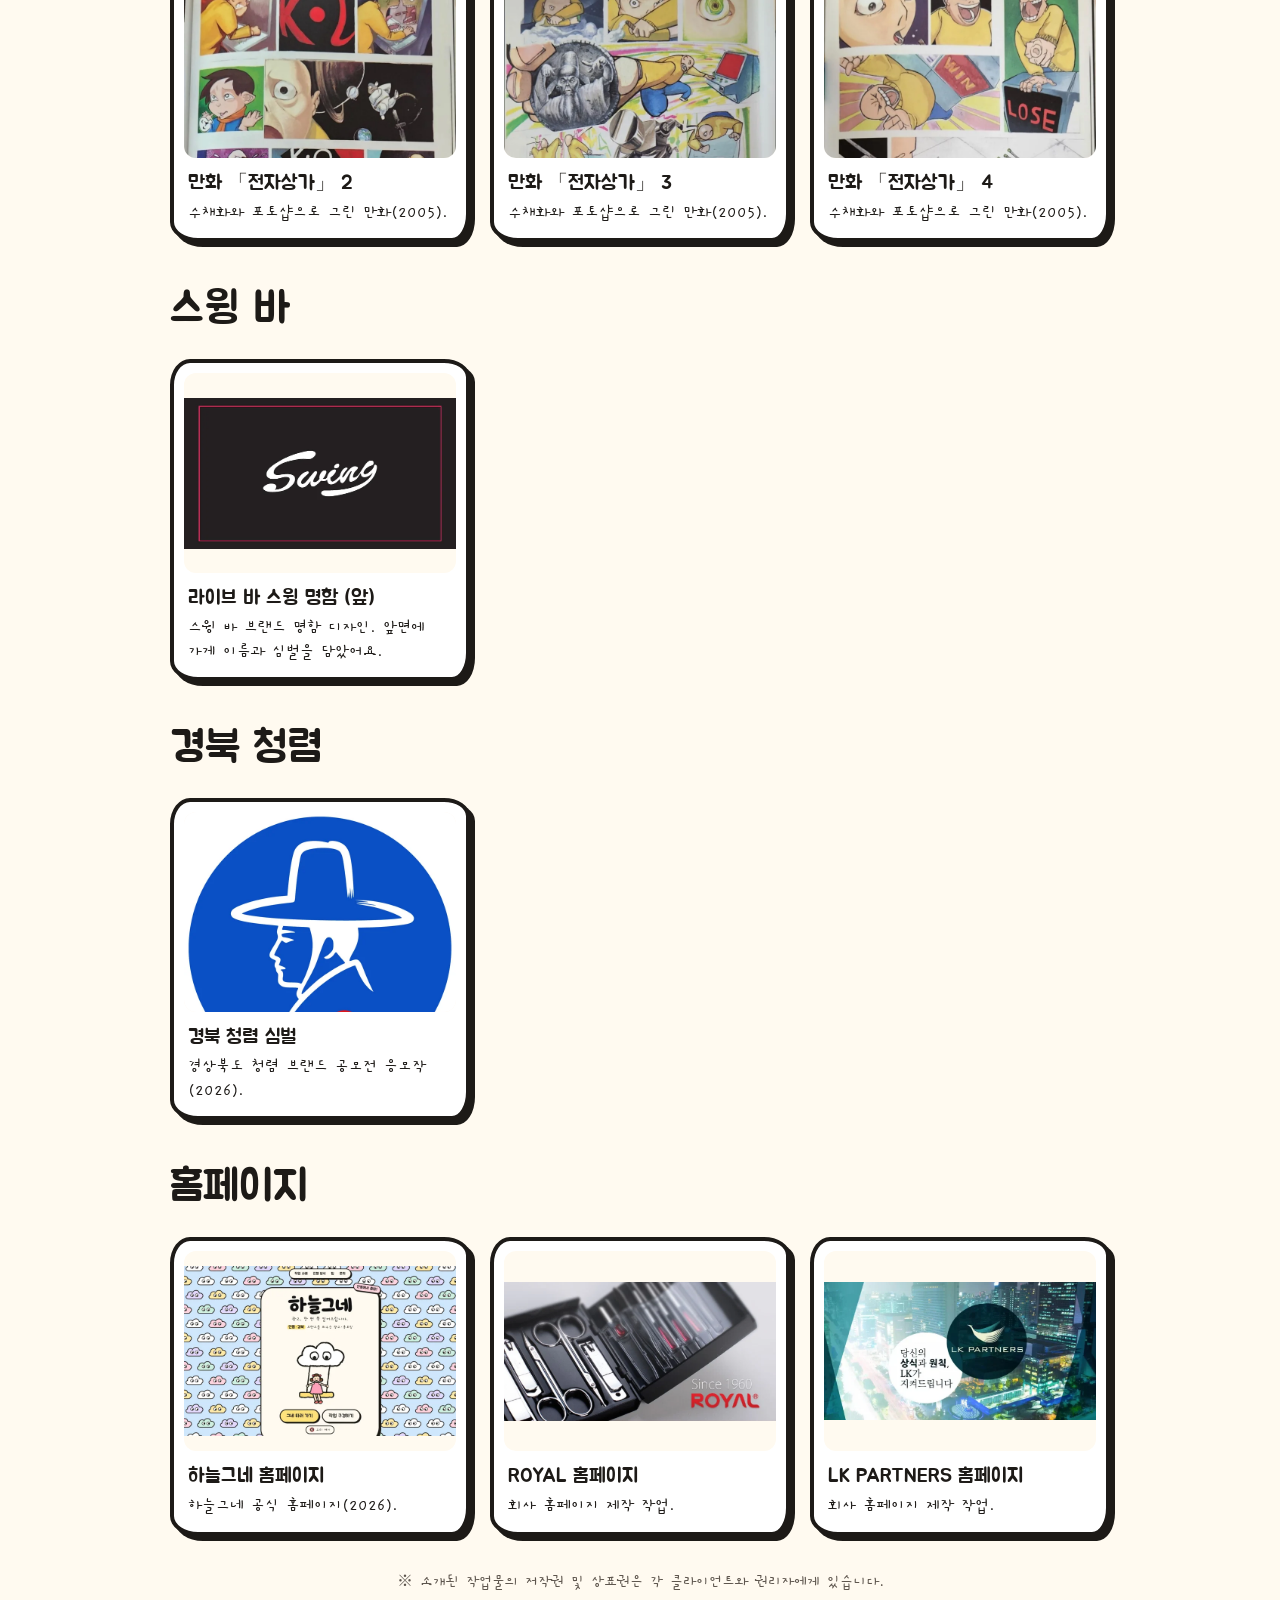
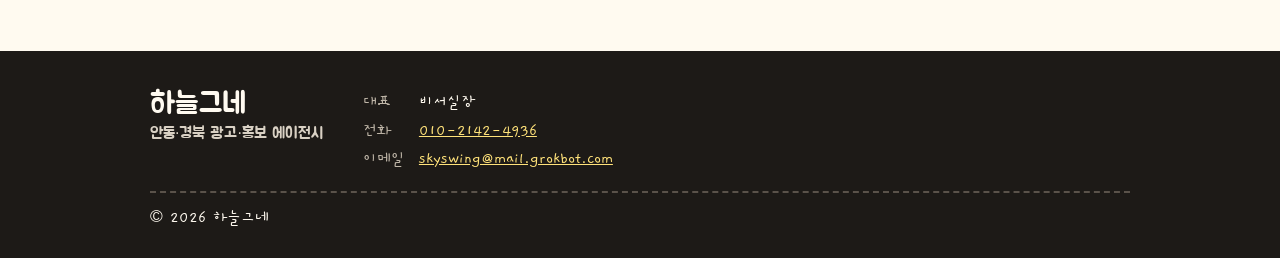
==== commit ecaa7ad5: "Gallery: add full portfolio, web section; restore 3 works" ====
--- a/gallery.html
+++ b/gallery.html
@@ -289,15 +289,48 @@
  {sec:"일러스트·캐릭터",img:"assets/works/w-empire",title:"제국과 왕국",caption:"게임 메인 일러스트(2013). 수십 명의 영웅을 한 화면에 모았어요."},
  {sec:"일러스트·캐릭터",img:"assets/works/w-library",title:"판툰 도서관",caption:"웹툰 앱 배경 일러스트(2014). 펼치면 이야기가 시작되는 방이에요."},
  {sec:"일러스트·캐릭터",img:"assets/works/w-orange",title:"스팀펑크 연작",caption:"캐나다 OrangeSprocket 홍보용 펜화(2020). 선 하나로 만든 기계 세계예요."},
- {sec:"일러스트·캐릭터",img:"assets/works/c-orange",title:"스팀펑크 연작 2",caption:"설명 준비 중이에요."},
+ {sec:"일러스트·캐릭터",img:"assets/works/c-orange",title:"스팀펑크 연작 2",caption:"캐나다 OrangeSprocket 홍보용 스팀펑크 펜화 연작 중 한 장(2020)."},
  {sec:"일러스트·캐릭터",img:"assets/works/w-flame",title:"Flamewizard",caption:"게임 캐릭터 카드(2013). 불꽃이 곧 성격인 마법사예요."},
  {sec:"일러스트·캐릭터",img:"assets/works/w-panda",title:"판툰 판다",caption:"웹툰 앱 아이콘 캐릭터(2013~14). 작은 화면에서도 한눈에 알아보게 그렸어요."},
- /* REMOVED {sec:"일러스트·캐릭터",img:"assets/works/c-bread",title:"브레드이발소",caption:"설명 준비 중이에요."} */
- /* REMOVED {sec:"일러스트·캐릭터",img:"assets/works/c-goosebumps",title:"소름 아파트",caption:"설명 준비 중이에요."} */
- /* REMOVED {sec:"일러스트·캐릭터",img:"assets/works/c-turtle",title:"거북이와 용사들",caption:"설명 준비 중이에요."} */
+ {sec:"애니메이션·모션",img:"assets/works/c-bread",title:"브레드이발소",caption:"애니메이션 「브레드이발소」 캐릭터 작업 참여. ⓒ몬스터스튜디오"},
+ {sec:"애니메이션·모션",img:"assets/works/c-goosebumps",title:"소름 아파트",caption:"애니메이션 캐릭터 작업 참여."},
+ {sec:"애니메이션·모션",img:"assets/gallery/g-pf4",title:"소름 아파트 세탁소 캐릭터 소스 1",caption:"애니메이션 캐릭터 작업 참여."},
+ {sec:"애니메이션·모션",img:"assets/gallery/g-pf5",title:"소름 아파트 세탁소 캐릭터 소스 2",caption:"애니메이션 캐릭터 작업 참여."},
+ {sec:"애니메이션·모션",img:"assets/gallery/g-pf6",title:"클림트 인사이드 전시 애니메이션",caption:"서울 「클림트 인사이드」 미디어 아트 전시회 E구역 애니메이션(2017)."},
+ {sec:"애니메이션·모션",img:"assets/gallery/g-pf7",title:"구글 배너 애니메이션 시안",caption:"Google 'Design Principles' 배너 애니메이션 시안. 소스는 OrangeSprocket 제공, 애니메이팅 작업."},
+ {sec:"일러스트·캐릭터",img:"assets/works/c-turtle",title:"거북이와 용사들",caption:"2012년 국정감사용 삽화로 그린 일러스트."},
+ {sec:"일러스트·캐릭터",img:"assets/gallery/g-pf9",title:"스팀펑크 연작 #01",caption:"캐나다 OrangeSprocket 홍보용 스팀펑크 펜화 연작 중 한 장(2020)."},
+ {sec:"일러스트·캐릭터",img:"assets/gallery/g-pf10",title:"스팀펑크 연작 #02",caption:"캐나다 OrangeSprocket 홍보용 스팀펑크 펜화 연작 중 한 장(2020)."},
+ {sec:"일러스트·캐릭터",img:"assets/gallery/g-pf12",title:"스팀펑크 연작 #04",caption:"캐나다 OrangeSprocket 홍보용 스팀펑크 펜화 연작 중 한 장(2020)."},
+ {sec:"일러스트·캐릭터",img:"assets/gallery/g-pf13",title:"스팀펑크 연작 #05",caption:"캐나다 OrangeSprocket 홍보용 스팀펑크 펜화 연작 중 한 장(2020)."},
+ {sec:"일러스트·캐릭터",img:"assets/gallery/g-pf14",title:"스팀펑크 연작 #06",caption:"캐나다 OrangeSprocket 홍보용 스팀펑크 펜화 연작 중 한 장(2020)."},
+ {sec:"일러스트·캐릭터",img:"assets/gallery/g-pf15",title:"스팀펑크 연작 #07",caption:"캐나다 OrangeSprocket 홍보용 스팀펑크 펜화 연작 중 한 장(2020)."},
+ {sec:"일러스트·캐릭터",img:"assets/gallery/g-pf16",title:"스팀펑크 연작 #08",caption:"캐나다 OrangeSprocket 홍보용 스팀펑크 펜화 연작 중 한 장(2020)."},
+ {sec:"일러스트·캐릭터",img:"assets/gallery/g-pf18",title:"스팀펑크 연작 #10",caption:"캐나다 OrangeSprocket 홍보용 스팀펑크 펜화 연작 중 한 장(2020)."},
+ {sec:"일러스트·캐릭터",img:"assets/gallery/g-pf23",title:"제국과 왕국 로딩 화면",caption:"게임 「제국과 왕국」 로딩 화면 일러스트(2013)."},
+ {sec:"일러스트·캐릭터",img:"assets/gallery/g-pf24",title:"제국과 왕국 트레이딩 카드 1",caption:"게임 「제국과 왕국」 캐릭터 카드 일러스트(2013)."},
+ {sec:"일러스트·캐릭터",img:"assets/gallery/g-pf25",title:"제국과 왕국 트레이딩 카드 2",caption:"게임 「제국과 왕국」 캐릭터 카드 일러스트(2013)."},
+ {sec:"일러스트·캐릭터",img:"assets/gallery/g-pf26",title:"제국과 왕국 트레이딩 카드 3",caption:"게임 「제국과 왕국」 캐릭터 카드 일러스트(2013)."},
+ {sec:"만화·스토리보드",img:"assets/gallery/g-pf28",title:"판툰 작가용 안내 만화",caption:"웹툰 플랫폼 「판툰」 작가 안내 만화(2014)."},
+ {sec:"일러스트·캐릭터",img:"assets/gallery/g-pf29",title:"판툰 홍보 광고 일러스트",caption:"웹툰 플랫폼 「판툰」 작가 대상 홍보 광고 일러스트(2014)."},
+ {sec:"일러스트·캐릭터",img:"assets/gallery/g-pf31",title:"판툰 We're Hiring!",caption:"웹툰 플랫폼 「판툰」 작가 구인 일러스트(2014)."},
+ {sec:"일러스트·캐릭터",img:"assets/gallery/g-pf32",title:"익스트림 에너지 밴드 팜플렛",caption:"익스트림 에너지 밴드 홍보용 팜플렛 일러스트."},
+ {sec:"일러스트·캐릭터",img:"assets/gallery/g-pf33",title:"WORSA 앨범 자켓",caption:"브라질 얼터너티브 록 밴드 WORSA 앨범 아트(2015)."},
+ {sec:"만화·스토리보드",img:"assets/gallery/g-pf34",title:"진정한 친구 스토리보드 1",caption:"교직원공제보험 「진정한 친구」 광고 애니메이션 스토리보드(2015)."},
+ {sec:"만화·스토리보드",img:"assets/gallery/g-pf35",title:"진정한 친구 스토리보드 2",caption:"교직원공제보험 「진정한 친구」 광고 애니메이션 스토리보드(2015)."},
+ {sec:"만화·스토리보드",img:"assets/gallery/g-pf36",title:"진정한 친구 스토리보드 3",caption:"교직원공제보험 「진정한 친구」 광고 애니메이션 스토리보드(2015)."},
+ {sec:"만화·스토리보드",img:"assets/gallery/g-pf37",title:"만화 「전자상가」 표지",caption:"수채화와 포토샵으로 그린 만화(2005)."},
+ {sec:"만화·스토리보드",img:"assets/gallery/g-pf38",title:"만화 「전자상가」 1",caption:"수채화와 포토샵으로 그린 만화(2005)."},
+ {sec:"만화·스토리보드",img:"assets/gallery/g-pf39",title:"만화 「전자상가」 2",caption:"수채화와 포토샵으로 그린 만화(2005)."},
+ {sec:"만화·스토리보드",img:"assets/gallery/g-pf40",title:"만화 「전자상가」 3",caption:"수채화와 포토샵으로 그린 만화(2005)."},
+ {sec:"만화·스토리보드",img:"assets/gallery/g-pf41",title:"만화 「전자상가」 4",caption:"수채화와 포토샵으로 그린 만화(2005)."},
+ {sec:"일러스트·캐릭터",img:"assets/gallery/g-pf42",title:"Doodle",caption:"설명 준비 중이에요."},
  {sec:"스윙 바",img:"assets/gallery/g-swing-front",title:"라이브 바 스윙 명함 (앞)",caption:"스윙 바 브랜드 명함 디자인. 앞면에 가게 이름과 심벌을 담았어요."},
  /* REMOVED {sec:"스윙 바",img:"assets/gallery/g-swing-back",title:"라이브 바 스윙 명함 (뒤)",caption:"설명 준비 중이에요."} */
- {sec:"경북 청렴",img:"assets/gallery/g-cheong",title:"경북 청렴 심벌",caption:"경상북도 청렴 브랜드 공모전 응모작(2026)."}
+ {sec:"경북 청렴",img:"assets/gallery/g-cheong",title:"경북 청렴 심벌",caption:"경상북도 청렴 브랜드 공모전 응모작(2026)."},
+ {sec:"홈페이지",img:"assets/gallery/g-web-skyswing",title:"하늘그네 홈페이지",caption:"하늘그네 공식 홈페이지(2026)."},
+ {sec:"홈페이지",img:"assets/gallery/g-web-royal",title:"ROYAL 홈페이지",caption:"회사 홈페이지 제작 작업."},
+ {sec:"홈페이지",img:"assets/gallery/g-web-lk",title:"LK PARTNERS 홈페이지",caption:"회사 홈페이지 제작 작업."}
 ];
 (function(){
  const g=document.getElementById('gal'),lb=document.getElementById('lb'),li=lb.querySelector('img'),lc=lb.querySelector('figcaption');
@@ -307,7 +340,7 @@
   const grid=s.querySelector('.ggrid');
   WORKS.filter(w=>w.sec===sec).forEach(w=>{
    const b=document.createElement('button');b.type='button';b.className='gitem';
-   b.innerHTML='<div class="th"><img loading="lazy" decoding="async"></div><h3></h3><p></p>';
+   b.innerHTML='<div class="th"><img decoding="async"></div><h3></h3><p></p>';
    const im=b.querySelector('img');im.src=w.img+'-720.webp';im.alt=w.title;
    b.querySelector('h3').textContent=w.title;b.querySelector('p').textContent=w.caption;
    b.onclick=()=>{li.src=w.img+'-1200.webp';li.alt=w.title;lc.textContent=w.title+' — '+w.caption;lb.classList.add('on');lb.querySelector('button').focus()};
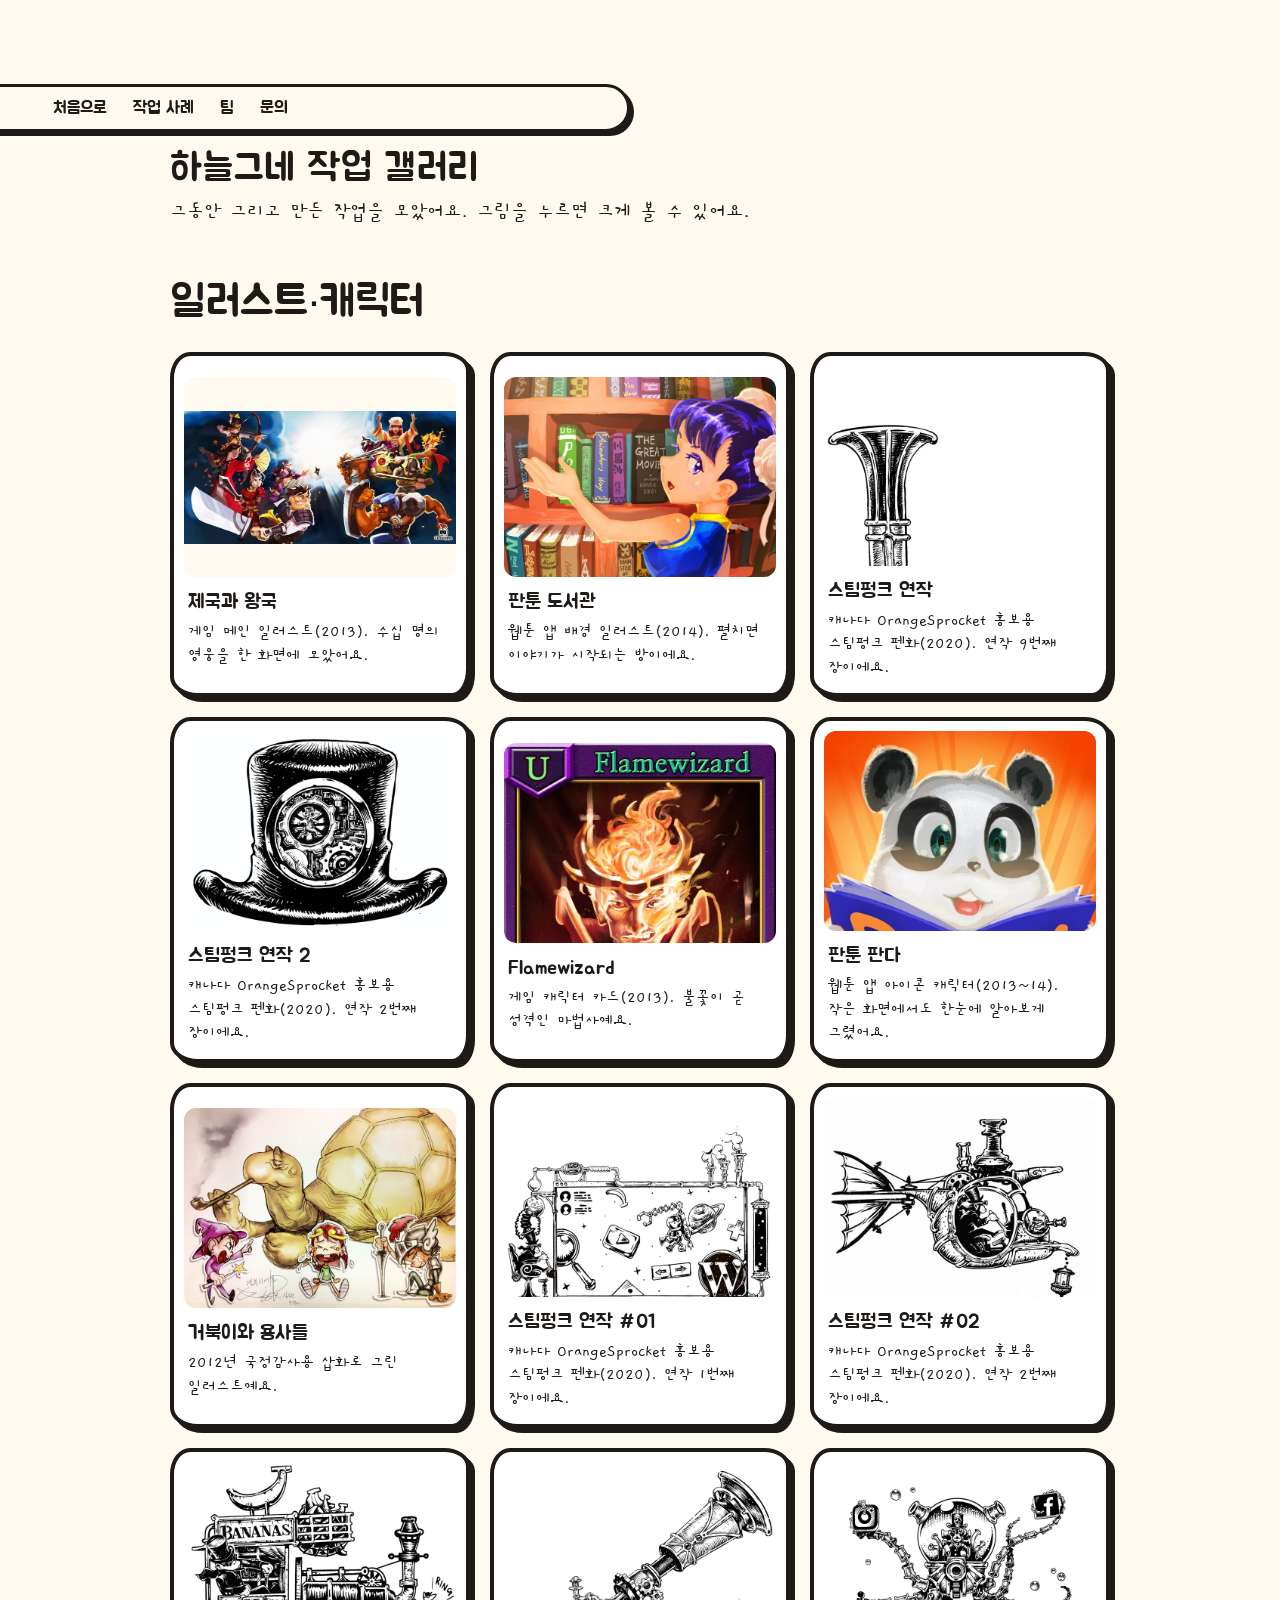
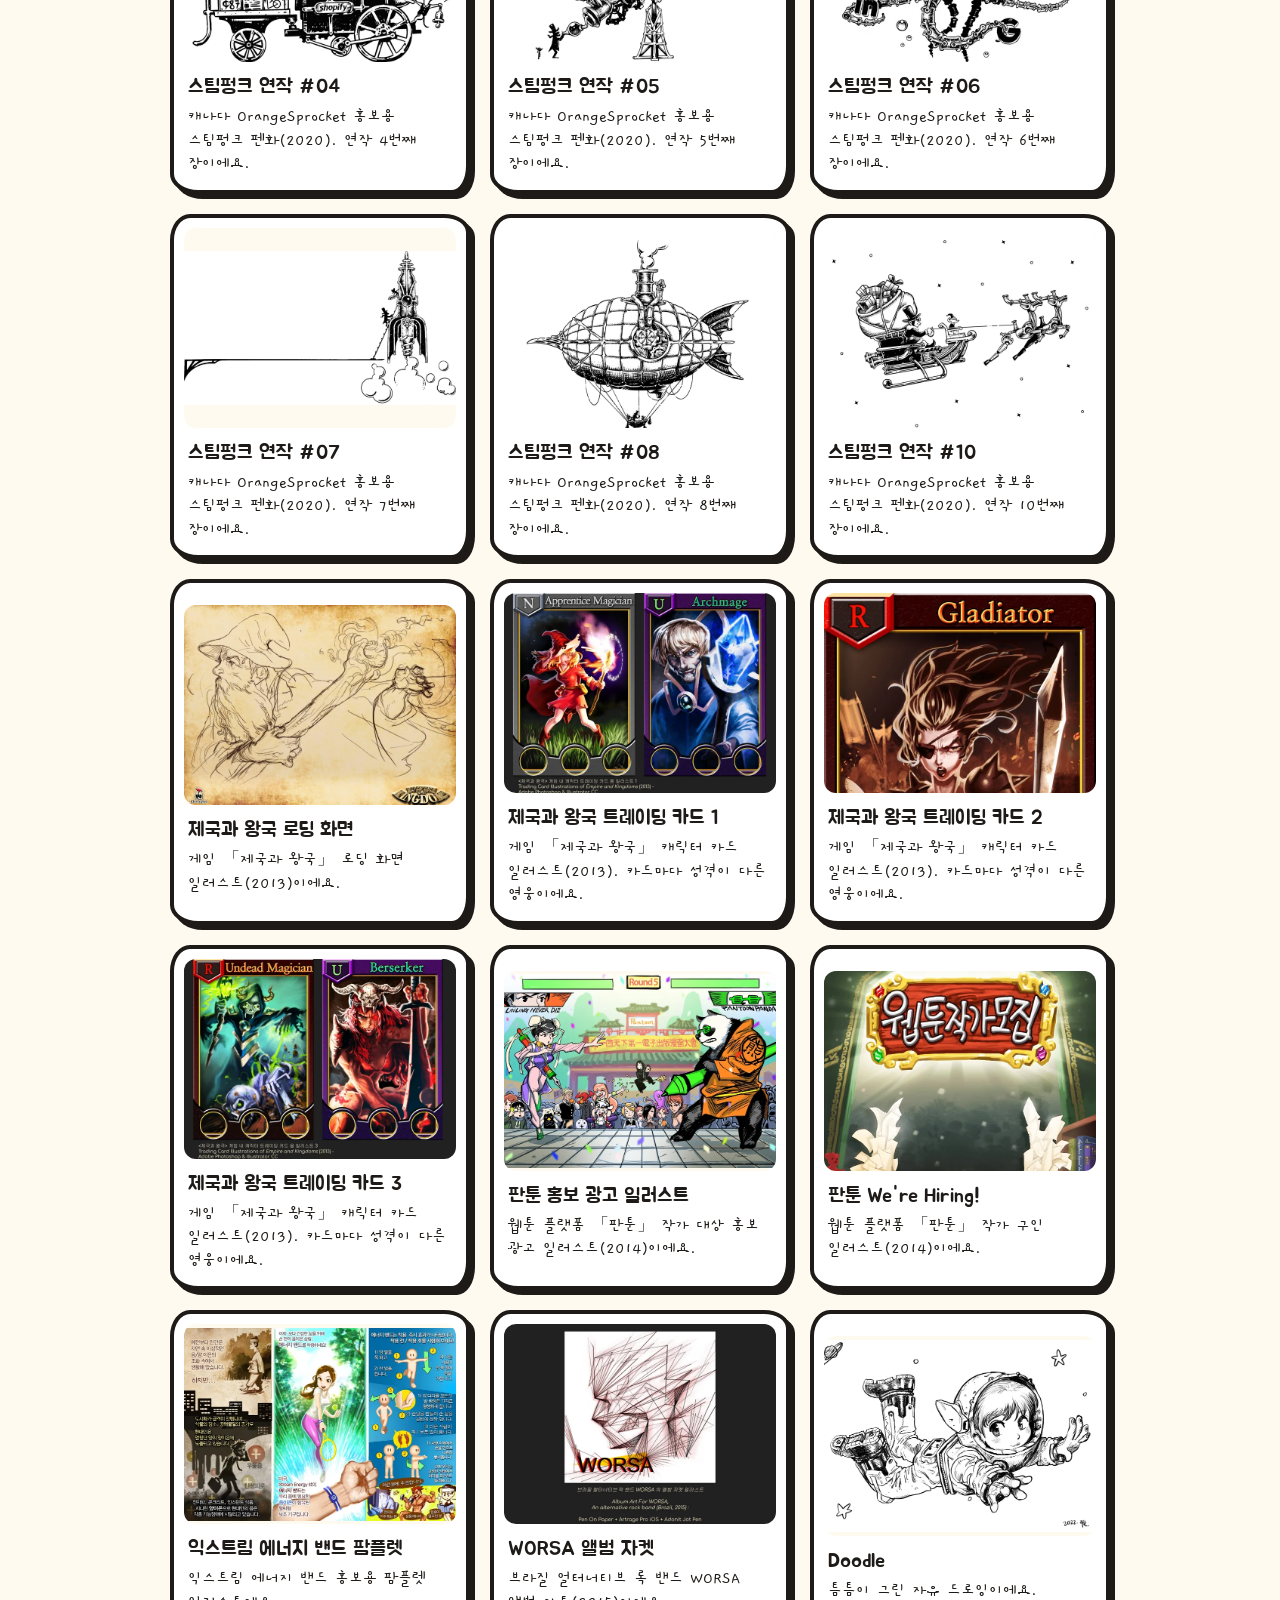
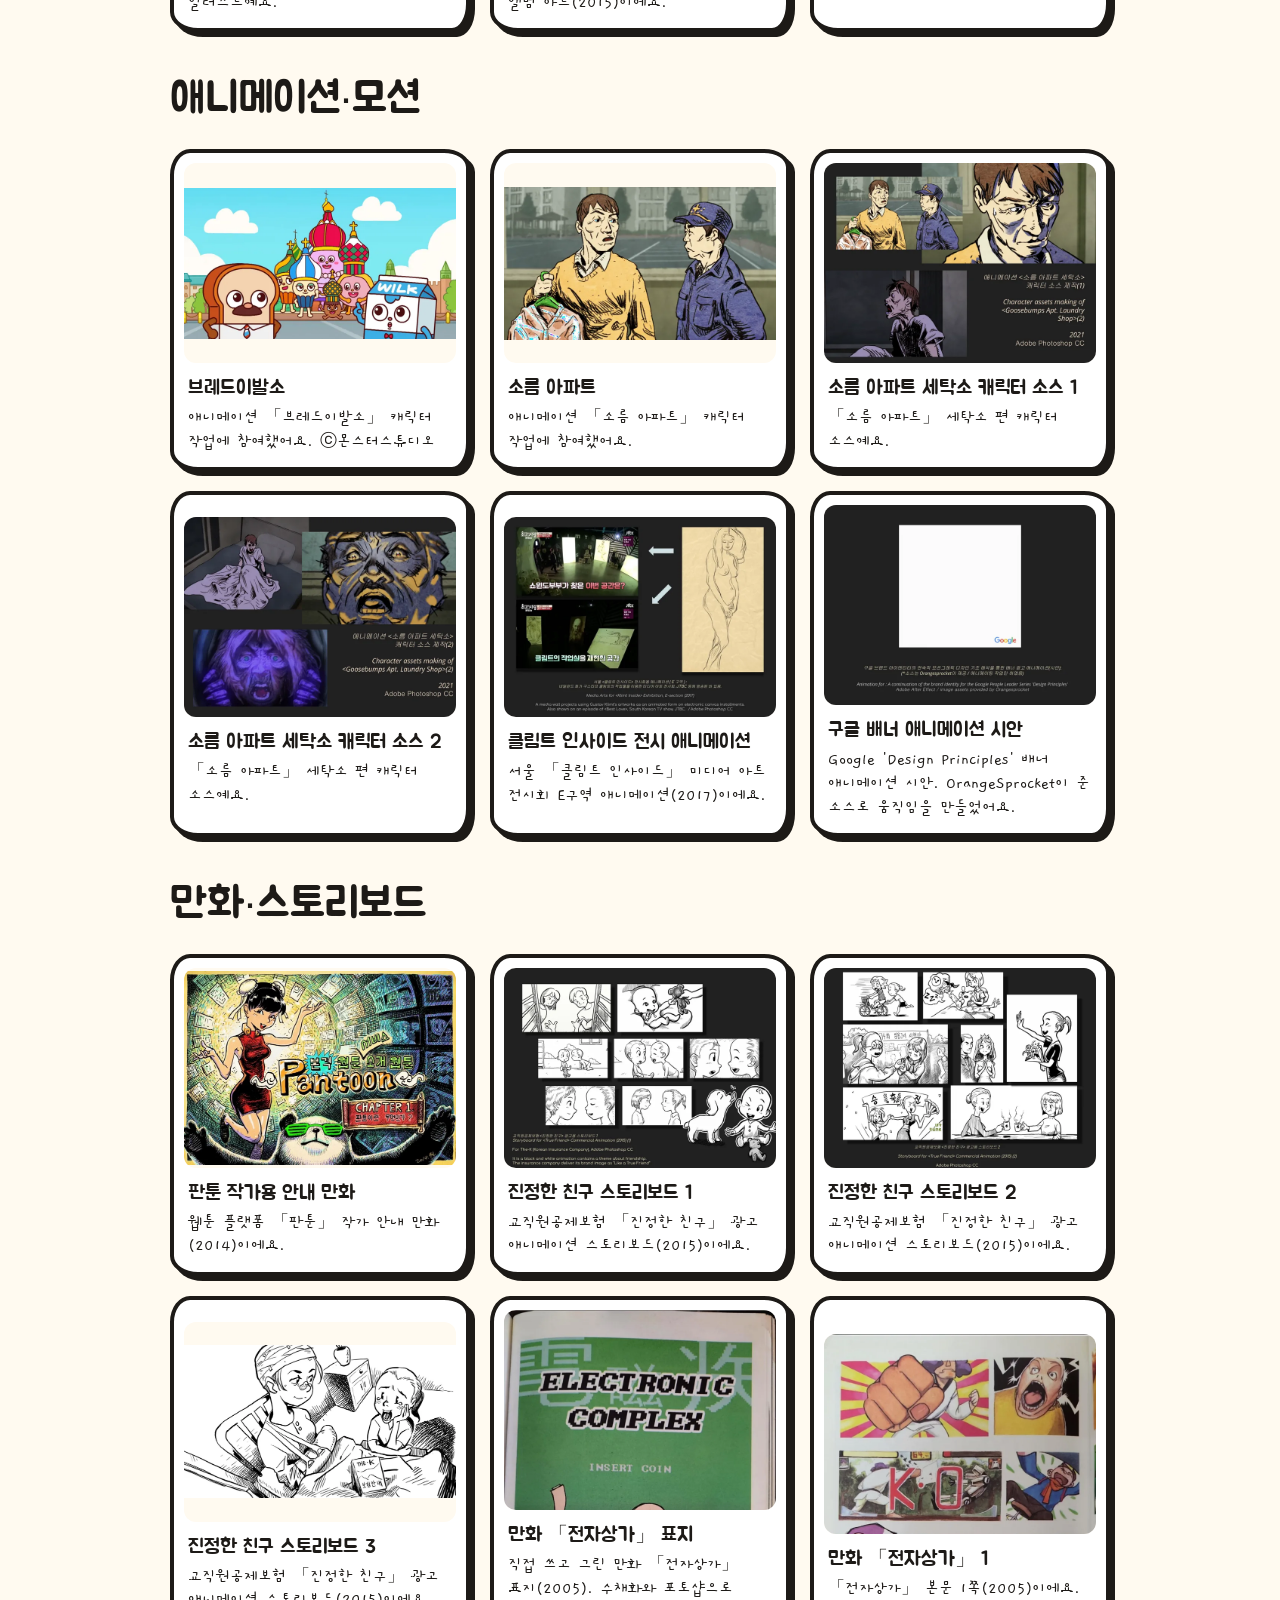
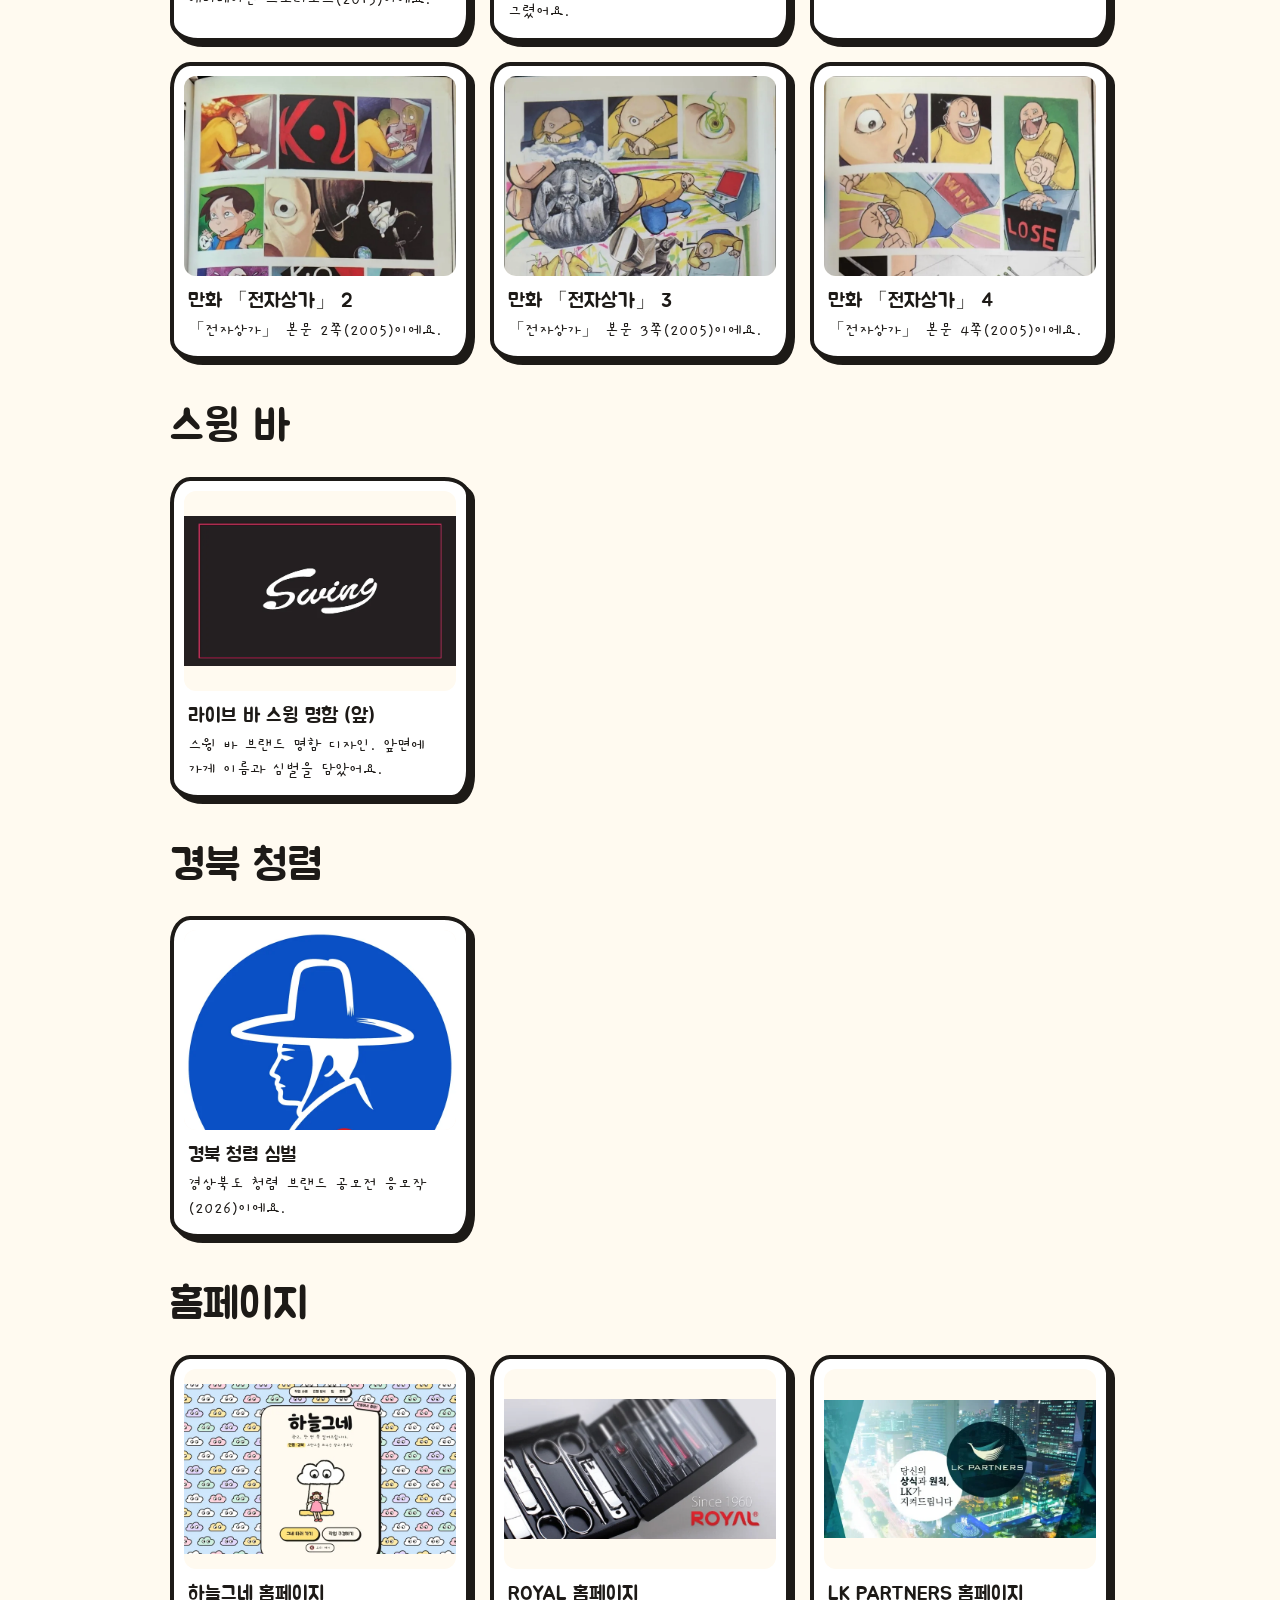
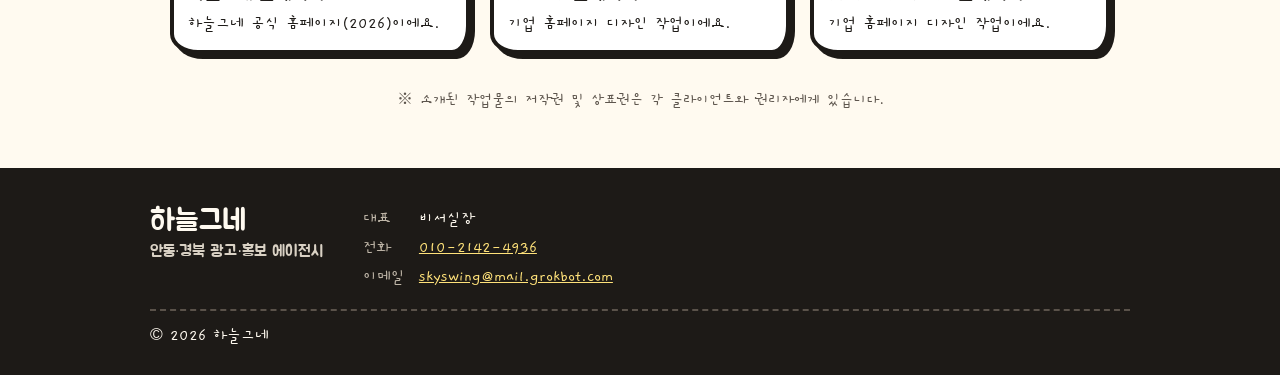
==== commit 7e04f49f: "갤러리·카로셀 작품 설명 말투 통일 작가봇이 다듬은 한 줄 설명을 반영하고, 끝을 ~예요/~어요로 맞춤." ====
--- a/gallery.html
+++ b/gallery.html
@@ -288,49 +288,49 @@
 const WORKS=[
  {sec:"일러스트·캐릭터",img:"assets/works/w-empire",title:"제국과 왕국",caption:"게임 메인 일러스트(2013). 수십 명의 영웅을 한 화면에 모았어요."},
  {sec:"일러스트·캐릭터",img:"assets/works/w-library",title:"판툰 도서관",caption:"웹툰 앱 배경 일러스트(2014). 펼치면 이야기가 시작되는 방이에요."},
- {sec:"일러스트·캐릭터",img:"assets/works/w-orange",title:"스팀펑크 연작",caption:"캐나다 OrangeSprocket 홍보용 펜화(2020). 선 하나로 만든 기계 세계예요."},
- {sec:"일러스트·캐릭터",img:"assets/works/c-orange",title:"스팀펑크 연작 2",caption:"캐나다 OrangeSprocket 홍보용 스팀펑크 펜화 연작 중 한 장(2020)."},
+ {sec:"일러스트·캐릭터",img:"assets/works/w-orange",title:"스팀펑크 연작",caption:"캐나다 OrangeSprocket 홍보용 스팀펑크 펜화(2020). 연작 9번째 장이에요."},
+ {sec:"일러스트·캐릭터",img:"assets/works/c-orange",title:"스팀펑크 연작 2",caption:"캐나다 OrangeSprocket 홍보용 스팀펑크 펜화(2020). 연작 2번째 장이에요."},
  {sec:"일러스트·캐릭터",img:"assets/works/w-flame",title:"Flamewizard",caption:"게임 캐릭터 카드(2013). 불꽃이 곧 성격인 마법사예요."},
  {sec:"일러스트·캐릭터",img:"assets/works/w-panda",title:"판툰 판다",caption:"웹툰 앱 아이콘 캐릭터(2013~14). 작은 화면에서도 한눈에 알아보게 그렸어요."},
- {sec:"애니메이션·모션",img:"assets/works/c-bread",title:"브레드이발소",caption:"애니메이션 「브레드이발소」 캐릭터 작업 참여. ⓒ몬스터스튜디오"},
- {sec:"애니메이션·모션",img:"assets/works/c-goosebumps",title:"소름 아파트",caption:"애니메이션 캐릭터 작업 참여."},
- {sec:"애니메이션·모션",img:"assets/gallery/g-pf4",title:"소름 아파트 세탁소 캐릭터 소스 1",caption:"애니메이션 캐릭터 작업 참여."},
- {sec:"애니메이션·모션",img:"assets/gallery/g-pf5",title:"소름 아파트 세탁소 캐릭터 소스 2",caption:"애니메이션 캐릭터 작업 참여."},
- {sec:"애니메이션·모션",img:"assets/gallery/g-pf6",title:"클림트 인사이드 전시 애니메이션",caption:"서울 「클림트 인사이드」 미디어 아트 전시회 E구역 애니메이션(2017)."},
- {sec:"애니메이션·모션",img:"assets/gallery/g-pf7",title:"구글 배너 애니메이션 시안",caption:"Google 'Design Principles' 배너 애니메이션 시안. 소스는 OrangeSprocket 제공, 애니메이팅 작업."},
- {sec:"일러스트·캐릭터",img:"assets/works/c-turtle",title:"거북이와 용사들",caption:"2012년 국정감사용 삽화로 그린 일러스트."},
- {sec:"일러스트·캐릭터",img:"assets/gallery/g-pf9",title:"스팀펑크 연작 #01",caption:"캐나다 OrangeSprocket 홍보용 스팀펑크 펜화 연작 중 한 장(2020)."},
- {sec:"일러스트·캐릭터",img:"assets/gallery/g-pf10",title:"스팀펑크 연작 #02",caption:"캐나다 OrangeSprocket 홍보용 스팀펑크 펜화 연작 중 한 장(2020)."},
- {sec:"일러스트·캐릭터",img:"assets/gallery/g-pf12",title:"스팀펑크 연작 #04",caption:"캐나다 OrangeSprocket 홍보용 스팀펑크 펜화 연작 중 한 장(2020)."},
- {sec:"일러스트·캐릭터",img:"assets/gallery/g-pf13",title:"스팀펑크 연작 #05",caption:"캐나다 OrangeSprocket 홍보용 스팀펑크 펜화 연작 중 한 장(2020)."},
- {sec:"일러스트·캐릭터",img:"assets/gallery/g-pf14",title:"스팀펑크 연작 #06",caption:"캐나다 OrangeSprocket 홍보용 스팀펑크 펜화 연작 중 한 장(2020)."},
- {sec:"일러스트·캐릭터",img:"assets/gallery/g-pf15",title:"스팀펑크 연작 #07",caption:"캐나다 OrangeSprocket 홍보용 스팀펑크 펜화 연작 중 한 장(2020)."},
- {sec:"일러스트·캐릭터",img:"assets/gallery/g-pf16",title:"스팀펑크 연작 #08",caption:"캐나다 OrangeSprocket 홍보용 스팀펑크 펜화 연작 중 한 장(2020)."},
- {sec:"일러스트·캐릭터",img:"assets/gallery/g-pf18",title:"스팀펑크 연작 #10",caption:"캐나다 OrangeSprocket 홍보용 스팀펑크 펜화 연작 중 한 장(2020)."},
- {sec:"일러스트·캐릭터",img:"assets/gallery/g-pf23",title:"제국과 왕국 로딩 화면",caption:"게임 「제국과 왕국」 로딩 화면 일러스트(2013)."},
- {sec:"일러스트·캐릭터",img:"assets/gallery/g-pf24",title:"제국과 왕국 트레이딩 카드 1",caption:"게임 「제국과 왕국」 캐릭터 카드 일러스트(2013)."},
- {sec:"일러스트·캐릭터",img:"assets/gallery/g-pf25",title:"제국과 왕국 트레이딩 카드 2",caption:"게임 「제국과 왕국」 캐릭터 카드 일러스트(2013)."},
- {sec:"일러스트·캐릭터",img:"assets/gallery/g-pf26",title:"제국과 왕국 트레이딩 카드 3",caption:"게임 「제국과 왕국」 캐릭터 카드 일러스트(2013)."},
- {sec:"만화·스토리보드",img:"assets/gallery/g-pf28",title:"판툰 작가용 안내 만화",caption:"웹툰 플랫폼 「판툰」 작가 안내 만화(2014)."},
- {sec:"일러스트·캐릭터",img:"assets/gallery/g-pf29",title:"판툰 홍보 광고 일러스트",caption:"웹툰 플랫폼 「판툰」 작가 대상 홍보 광고 일러스트(2014)."},
- {sec:"일러스트·캐릭터",img:"assets/gallery/g-pf31",title:"판툰 We're Hiring!",caption:"웹툰 플랫폼 「판툰」 작가 구인 일러스트(2014)."},
- {sec:"일러스트·캐릭터",img:"assets/gallery/g-pf32",title:"익스트림 에너지 밴드 팜플렛",caption:"익스트림 에너지 밴드 홍보용 팜플렛 일러스트."},
- {sec:"일러스트·캐릭터",img:"assets/gallery/g-pf33",title:"WORSA 앨범 자켓",caption:"브라질 얼터너티브 록 밴드 WORSA 앨범 아트(2015)."},
- {sec:"만화·스토리보드",img:"assets/gallery/g-pf34",title:"진정한 친구 스토리보드 1",caption:"교직원공제보험 「진정한 친구」 광고 애니메이션 스토리보드(2015)."},
- {sec:"만화·스토리보드",img:"assets/gallery/g-pf35",title:"진정한 친구 스토리보드 2",caption:"교직원공제보험 「진정한 친구」 광고 애니메이션 스토리보드(2015)."},
- {sec:"만화·스토리보드",img:"assets/gallery/g-pf36",title:"진정한 친구 스토리보드 3",caption:"교직원공제보험 「진정한 친구」 광고 애니메이션 스토리보드(2015)."},
- {sec:"만화·스토리보드",img:"assets/gallery/g-pf37",title:"만화 「전자상가」 표지",caption:"수채화와 포토샵으로 그린 만화(2005)."},
- {sec:"만화·스토리보드",img:"assets/gallery/g-pf38",title:"만화 「전자상가」 1",caption:"수채화와 포토샵으로 그린 만화(2005)."},
- {sec:"만화·스토리보드",img:"assets/gallery/g-pf39",title:"만화 「전자상가」 2",caption:"수채화와 포토샵으로 그린 만화(2005)."},
- {sec:"만화·스토리보드",img:"assets/gallery/g-pf40",title:"만화 「전자상가」 3",caption:"수채화와 포토샵으로 그린 만화(2005)."},
- {sec:"만화·스토리보드",img:"assets/gallery/g-pf41",title:"만화 「전자상가」 4",caption:"수채화와 포토샵으로 그린 만화(2005)."},
- {sec:"일러스트·캐릭터",img:"assets/gallery/g-pf42",title:"Doodle",caption:"설명 준비 중이에요."},
+ {sec:"애니메이션·모션",img:"assets/works/c-bread",title:"브레드이발소",caption:"애니메이션 「브레드이발소」 캐릭터 작업에 참여했어요. ⓒ몬스터스튜디오"},
+ {sec:"애니메이션·모션",img:"assets/works/c-goosebumps",title:"소름 아파트",caption:"애니메이션 「소름 아파트」 캐릭터 작업에 참여했어요."},
+ {sec:"애니메이션·모션",img:"assets/gallery/g-pf4",title:"소름 아파트 세탁소 캐릭터 소스 1",caption:"「소름 아파트」 세탁소 편 캐릭터 소스예요."},
+ {sec:"애니메이션·모션",img:"assets/gallery/g-pf5",title:"소름 아파트 세탁소 캐릭터 소스 2",caption:"「소름 아파트」 세탁소 편 캐릭터 소스예요."},
+ {sec:"애니메이션·모션",img:"assets/gallery/g-pf6",title:"클림트 인사이드 전시 애니메이션",caption:"서울 「클림트 인사이드」 미디어 아트 전시회 E구역 애니메이션(2017)이에요."},
+ {sec:"애니메이션·모션",img:"assets/gallery/g-pf7",title:"구글 배너 애니메이션 시안",caption:"Google 'Design Principles' 배너 애니메이션 시안. OrangeSprocket이 준 소스로 움직임을 만들었어요."},
+ {sec:"일러스트·캐릭터",img:"assets/works/c-turtle",title:"거북이와 용사들",caption:"2012년 국정감사용 삽화로 그린 일러스트예요."},
+ {sec:"일러스트·캐릭터",img:"assets/gallery/g-pf9",title:"스팀펑크 연작 #01",caption:"캐나다 OrangeSprocket 홍보용 스팀펑크 펜화(2020). 연작 1번째 장이에요."},
+ {sec:"일러스트·캐릭터",img:"assets/gallery/g-pf10",title:"스팀펑크 연작 #02",caption:"캐나다 OrangeSprocket 홍보용 스팀펑크 펜화(2020). 연작 2번째 장이에요."},
+ {sec:"일러스트·캐릭터",img:"assets/gallery/g-pf12",title:"스팀펑크 연작 #04",caption:"캐나다 OrangeSprocket 홍보용 스팀펑크 펜화(2020). 연작 4번째 장이에요."},
+ {sec:"일러스트·캐릭터",img:"assets/gallery/g-pf13",title:"스팀펑크 연작 #05",caption:"캐나다 OrangeSprocket 홍보용 스팀펑크 펜화(2020). 연작 5번째 장이에요."},
+ {sec:"일러스트·캐릭터",img:"assets/gallery/g-pf14",title:"스팀펑크 연작 #06",caption:"캐나다 OrangeSprocket 홍보용 스팀펑크 펜화(2020). 연작 6번째 장이에요."},
+ {sec:"일러스트·캐릭터",img:"assets/gallery/g-pf15",title:"스팀펑크 연작 #07",caption:"캐나다 OrangeSprocket 홍보용 스팀펑크 펜화(2020). 연작 7번째 장이에요."},
+ {sec:"일러스트·캐릭터",img:"assets/gallery/g-pf16",title:"스팀펑크 연작 #08",caption:"캐나다 OrangeSprocket 홍보용 스팀펑크 펜화(2020). 연작 8번째 장이에요."},
+ {sec:"일러스트·캐릭터",img:"assets/gallery/g-pf18",title:"스팀펑크 연작 #10",caption:"캐나다 OrangeSprocket 홍보용 스팀펑크 펜화(2020). 연작 10번째 장이에요."},
+ {sec:"일러스트·캐릭터",img:"assets/gallery/g-pf23",title:"제국과 왕국 로딩 화면",caption:"게임 「제국과 왕국」 로딩 화면 일러스트(2013)이에요."},
+ {sec:"일러스트·캐릭터",img:"assets/gallery/g-pf24",title:"제국과 왕국 트레이딩 카드 1",caption:"게임 「제국과 왕국」 캐릭터 카드 일러스트(2013). 카드마다 성격이 다른 영웅이에요."},
+ {sec:"일러스트·캐릭터",img:"assets/gallery/g-pf25",title:"제국과 왕국 트레이딩 카드 2",caption:"게임 「제국과 왕국」 캐릭터 카드 일러스트(2013). 카드마다 성격이 다른 영웅이에요."},
+ {sec:"일러스트·캐릭터",img:"assets/gallery/g-pf26",title:"제국과 왕국 트레이딩 카드 3",caption:"게임 「제국과 왕국」 캐릭터 카드 일러스트(2013). 카드마다 성격이 다른 영웅이에요."},
+ {sec:"만화·스토리보드",img:"assets/gallery/g-pf28",title:"판툰 작가용 안내 만화",caption:"웹툰 플랫폼 「판툰」 작가 안내 만화(2014)이에요."},
+ {sec:"일러스트·캐릭터",img:"assets/gallery/g-pf29",title:"판툰 홍보 광고 일러스트",caption:"웹툰 플랫폼 「판툰」 작가 대상 홍보 광고 일러스트(2014)이에요."},
+ {sec:"일러스트·캐릭터",img:"assets/gallery/g-pf31",title:"판툰 We're Hiring!",caption:"웹툰 플랫폼 「판툰」 작가 구인 일러스트(2014)이에요."},
+ {sec:"일러스트·캐릭터",img:"assets/gallery/g-pf32",title:"익스트림 에너지 밴드 팜플렛",caption:"익스트림 에너지 밴드 홍보용 팜플렛 일러스트예요."},
+ {sec:"일러스트·캐릭터",img:"assets/gallery/g-pf33",title:"WORSA 앨범 자켓",caption:"브라질 얼터너티브 록 밴드 WORSA 앨범 아트(2015)이에요."},
+ {sec:"만화·스토리보드",img:"assets/gallery/g-pf34",title:"진정한 친구 스토리보드 1",caption:"교직원공제보험 「진정한 친구」 광고 애니메이션 스토리보드(2015)이에요."},
+ {sec:"만화·스토리보드",img:"assets/gallery/g-pf35",title:"진정한 친구 스토리보드 2",caption:"교직원공제보험 「진정한 친구」 광고 애니메이션 스토리보드(2015)이에요."},
+ {sec:"만화·스토리보드",img:"assets/gallery/g-pf36",title:"진정한 친구 스토리보드 3",caption:"교직원공제보험 「진정한 친구」 광고 애니메이션 스토리보드(2015)이에요."},
+ {sec:"만화·스토리보드",img:"assets/gallery/g-pf37",title:"만화 「전자상가」 표지",caption:"직접 쓰고 그린 만화 「전자상가」 표지(2005). 수채화와 포토샵으로 그렸어요."},
+ {sec:"만화·스토리보드",img:"assets/gallery/g-pf38",title:"만화 「전자상가」 1",caption:"「전자상가」 본문 1쪽(2005)이에요."},
+ {sec:"만화·스토리보드",img:"assets/gallery/g-pf39",title:"만화 「전자상가」 2",caption:"「전자상가」 본문 2쪽(2005)이에요."},
+ {sec:"만화·스토리보드",img:"assets/gallery/g-pf40",title:"만화 「전자상가」 3",caption:"「전자상가」 본문 3쪽(2005)이에요."},
+ {sec:"만화·스토리보드",img:"assets/gallery/g-pf41",title:"만화 「전자상가」 4",caption:"「전자상가」 본문 4쪽(2005)이에요."},
+ {sec:"일러스트·캐릭터",img:"assets/gallery/g-pf42",title:"Doodle",caption:"틈틈이 그린 자유 드로잉이에요."},
  {sec:"스윙 바",img:"assets/gallery/g-swing-front",title:"라이브 바 스윙 명함 (앞)",caption:"스윙 바 브랜드 명함 디자인. 앞면에 가게 이름과 심벌을 담았어요."},
  /* REMOVED {sec:"스윙 바",img:"assets/gallery/g-swing-back",title:"라이브 바 스윙 명함 (뒤)",caption:"설명 준비 중이에요."} */
- {sec:"경북 청렴",img:"assets/gallery/g-cheong",title:"경북 청렴 심벌",caption:"경상북도 청렴 브랜드 공모전 응모작(2026)."},
- {sec:"홈페이지",img:"assets/gallery/g-web-skyswing",title:"하늘그네 홈페이지",caption:"하늘그네 공식 홈페이지(2026)."},
- {sec:"홈페이지",img:"assets/gallery/g-web-royal",title:"ROYAL 홈페이지",caption:"회사 홈페이지 제작 작업."},
- {sec:"홈페이지",img:"assets/gallery/g-web-lk",title:"LK PARTNERS 홈페이지",caption:"회사 홈페이지 제작 작업."}
+ {sec:"경북 청렴",img:"assets/gallery/g-cheong",title:"경북 청렴 심벌",caption:"경상북도 청렴 브랜드 공모전 응모작(2026)이에요."},
+ {sec:"홈페이지",img:"assets/gallery/g-web-skyswing",title:"하늘그네 홈페이지",caption:"하늘그네 공식 홈페이지(2026)이에요."},
+ {sec:"홈페이지",img:"assets/gallery/g-web-royal",title:"ROYAL 홈페이지",caption:"기업 홈페이지 디자인 작업이에요."},
+ {sec:"홈페이지",img:"assets/gallery/g-web-lk",title:"LK PARTNERS 홈페이지",caption:"기업 홈페이지 디자인 작업이에요."}
 ];
 (function(){
  const g=document.getElementById('gal'),lb=document.getElementById('lb'),li=lb.querySelector('img'),lc=lb.querySelector('figcaption');
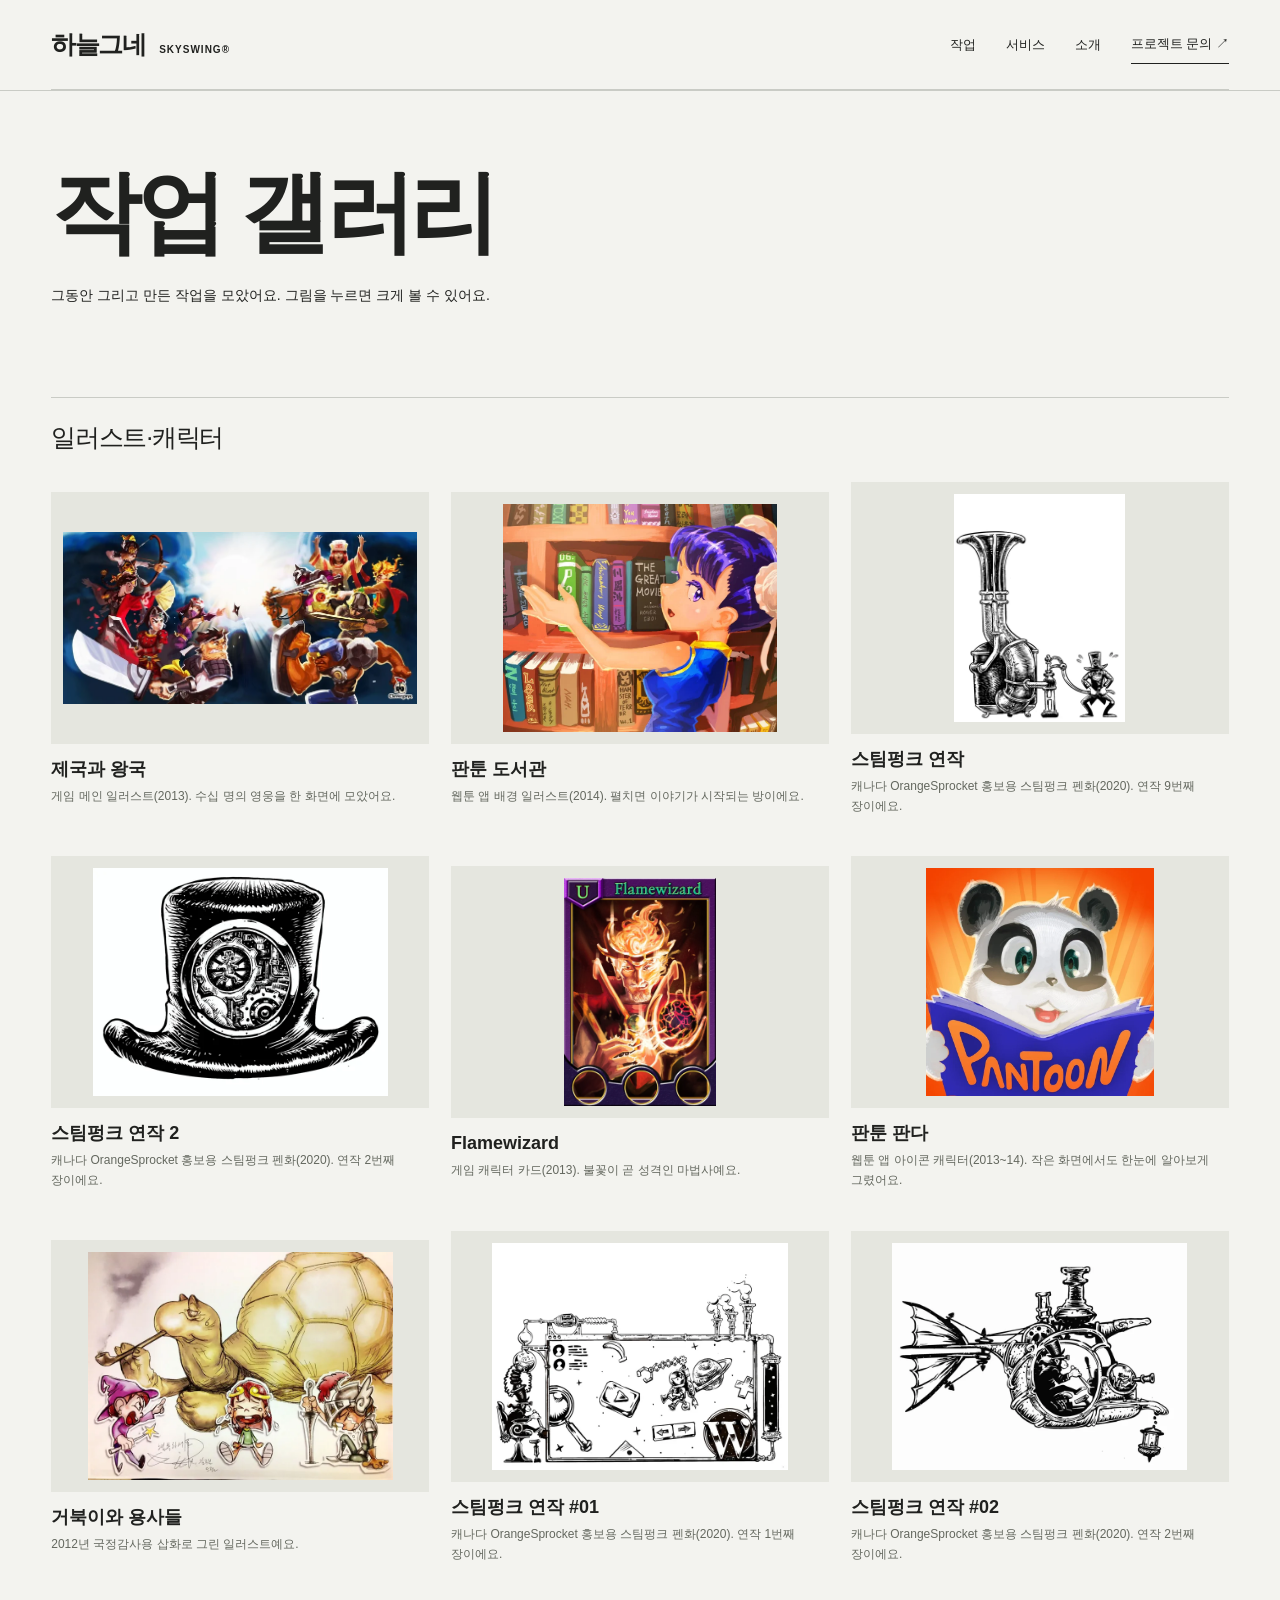
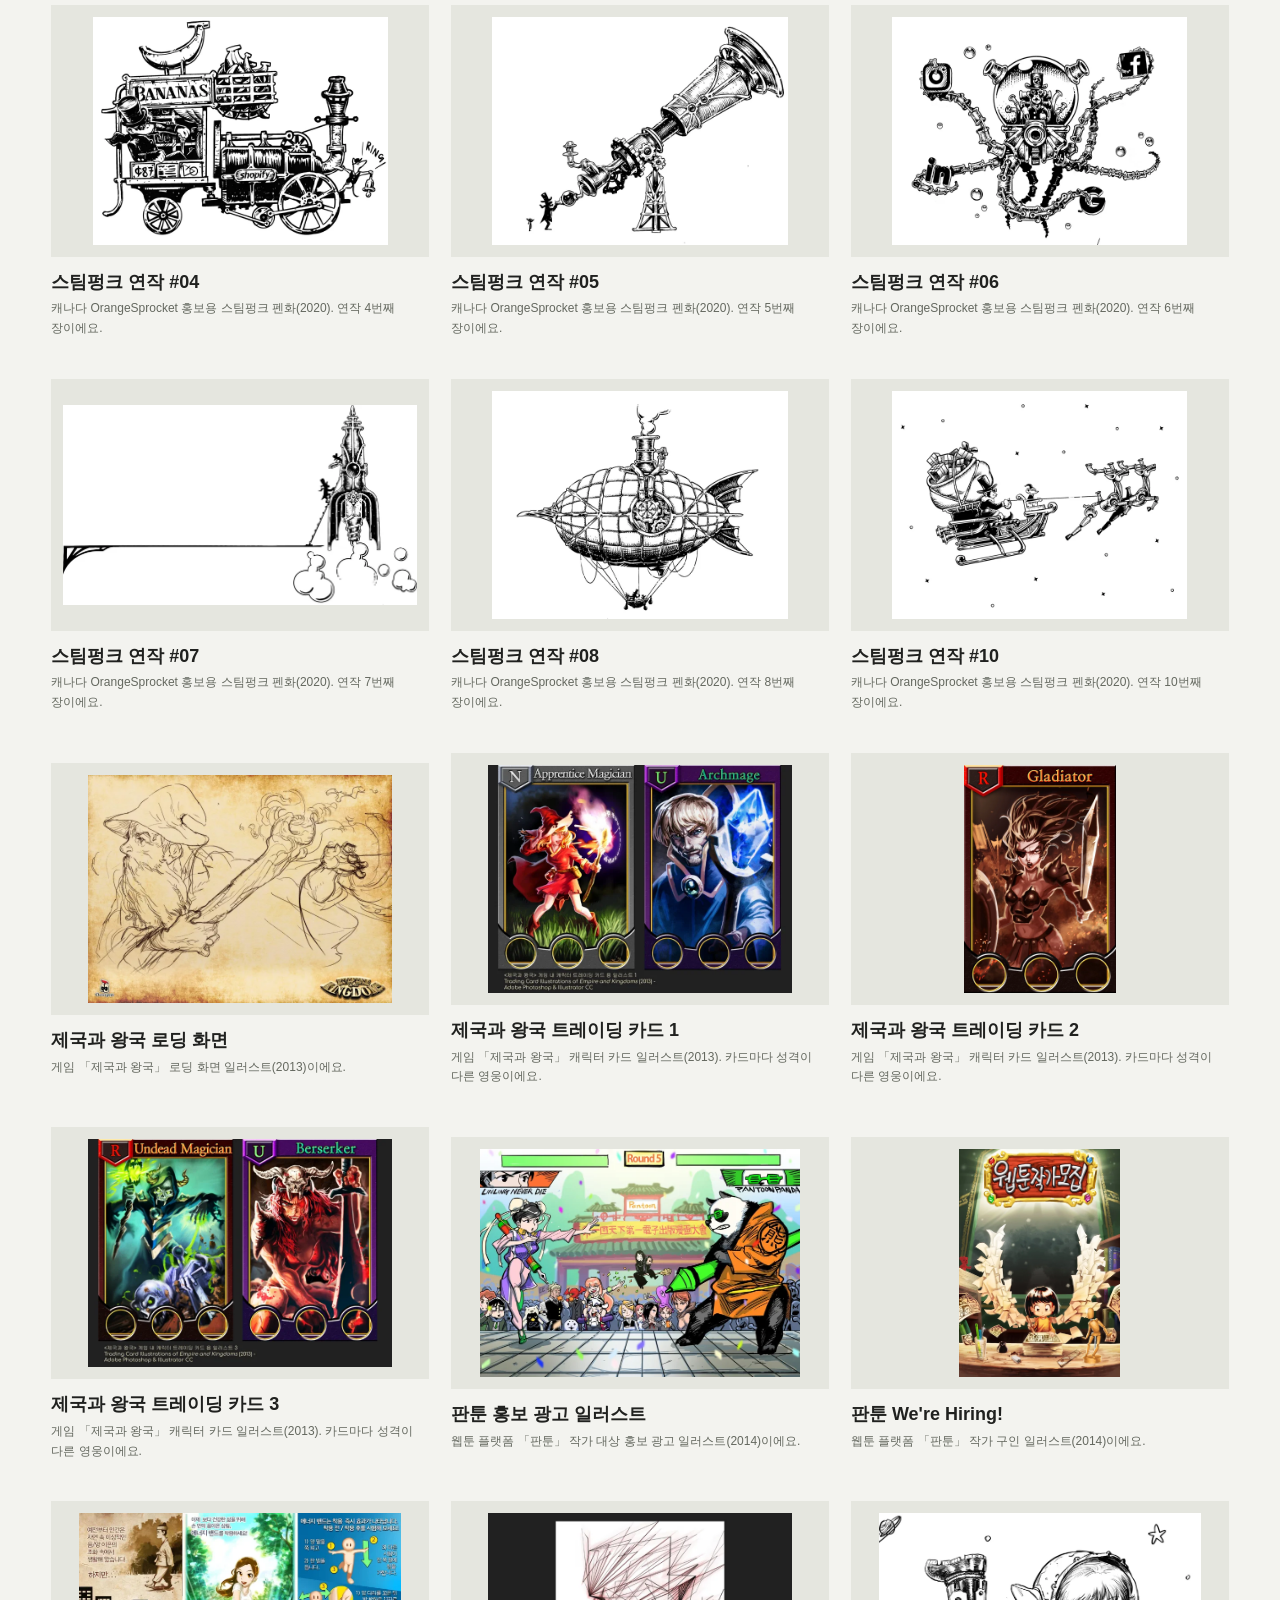
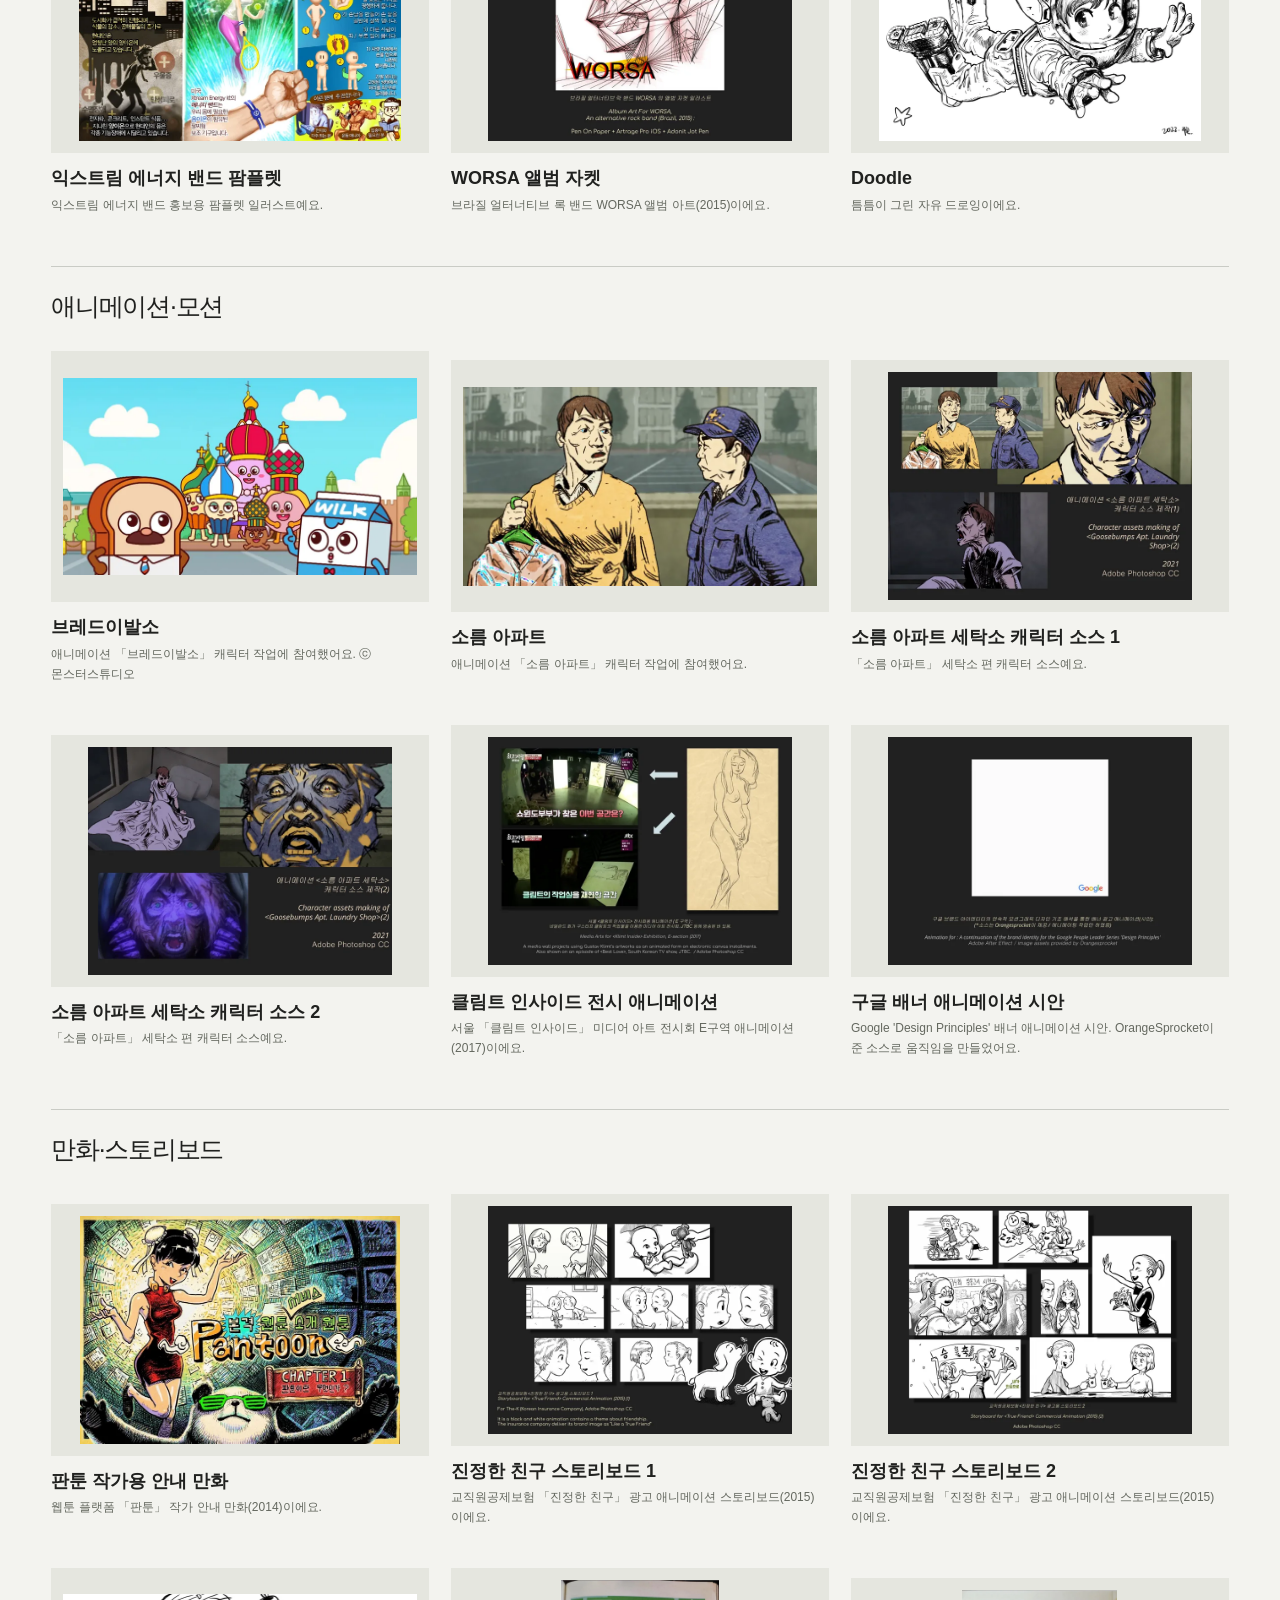
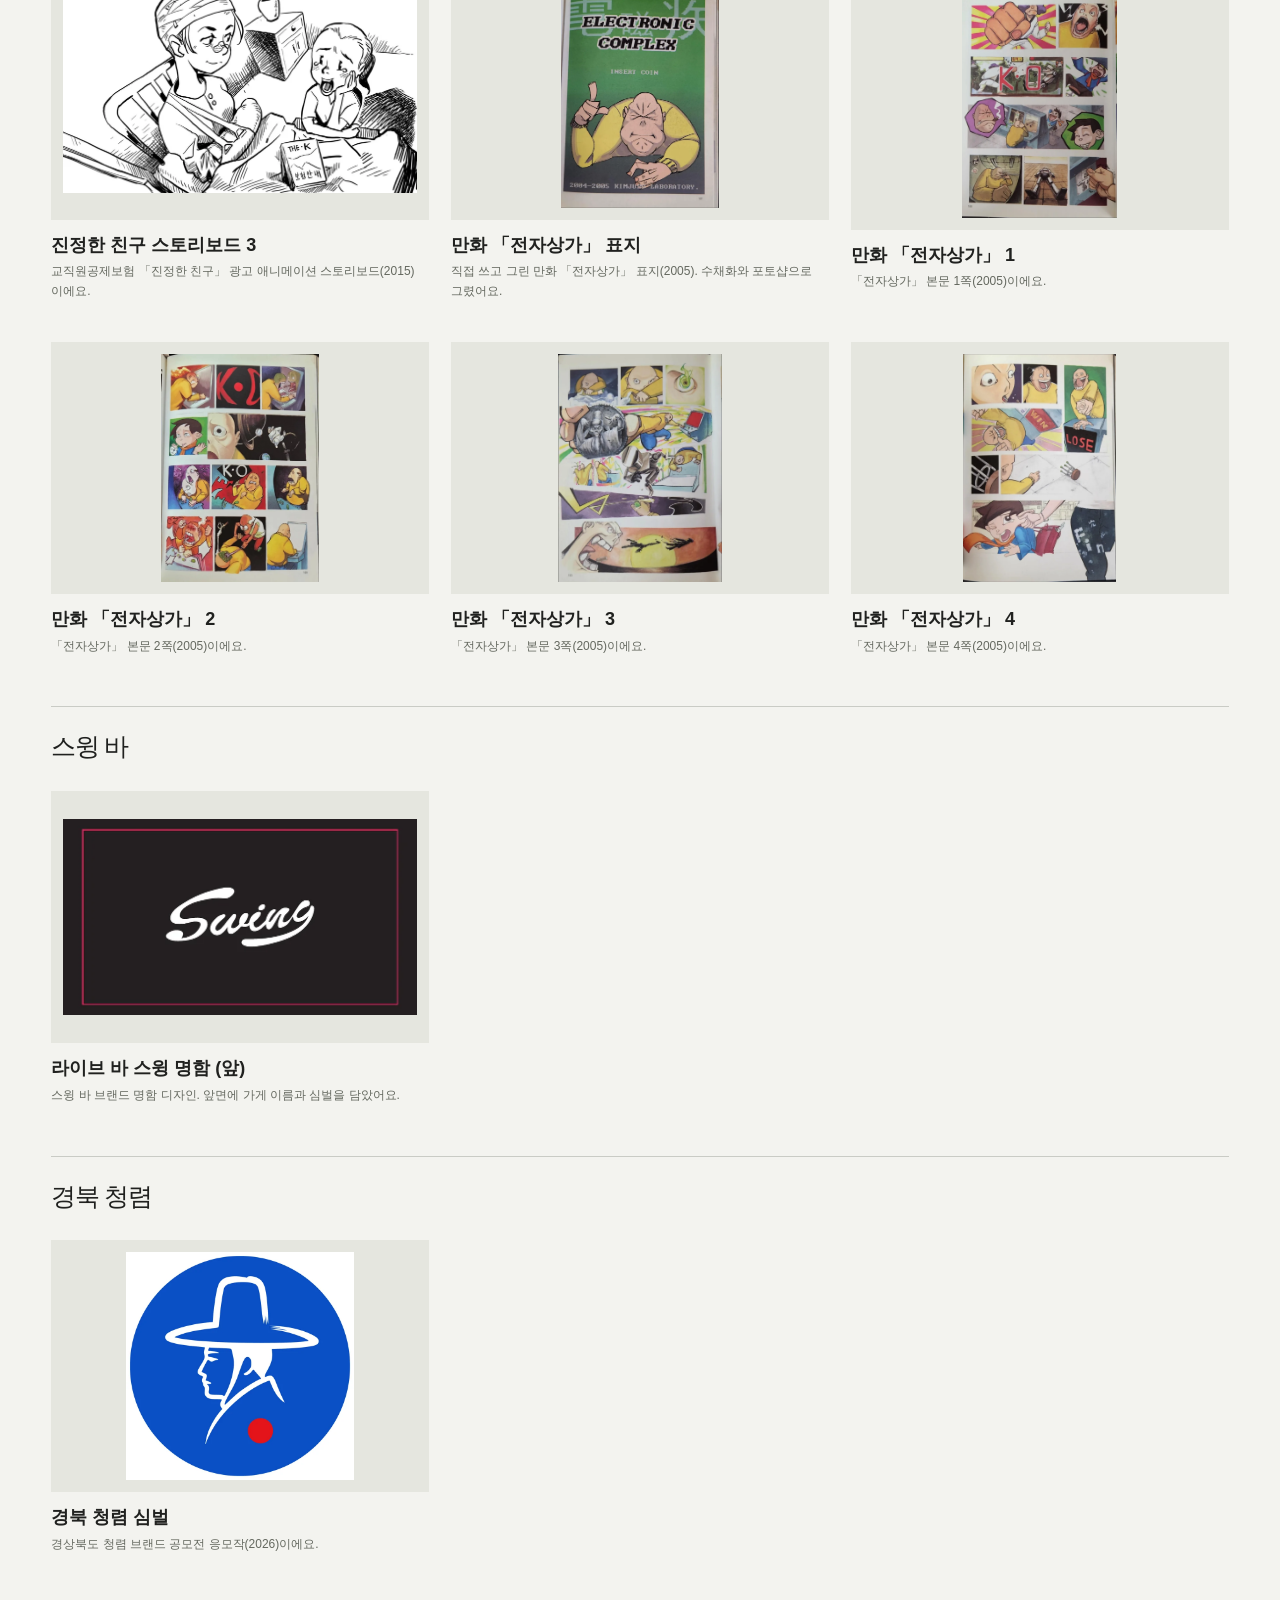
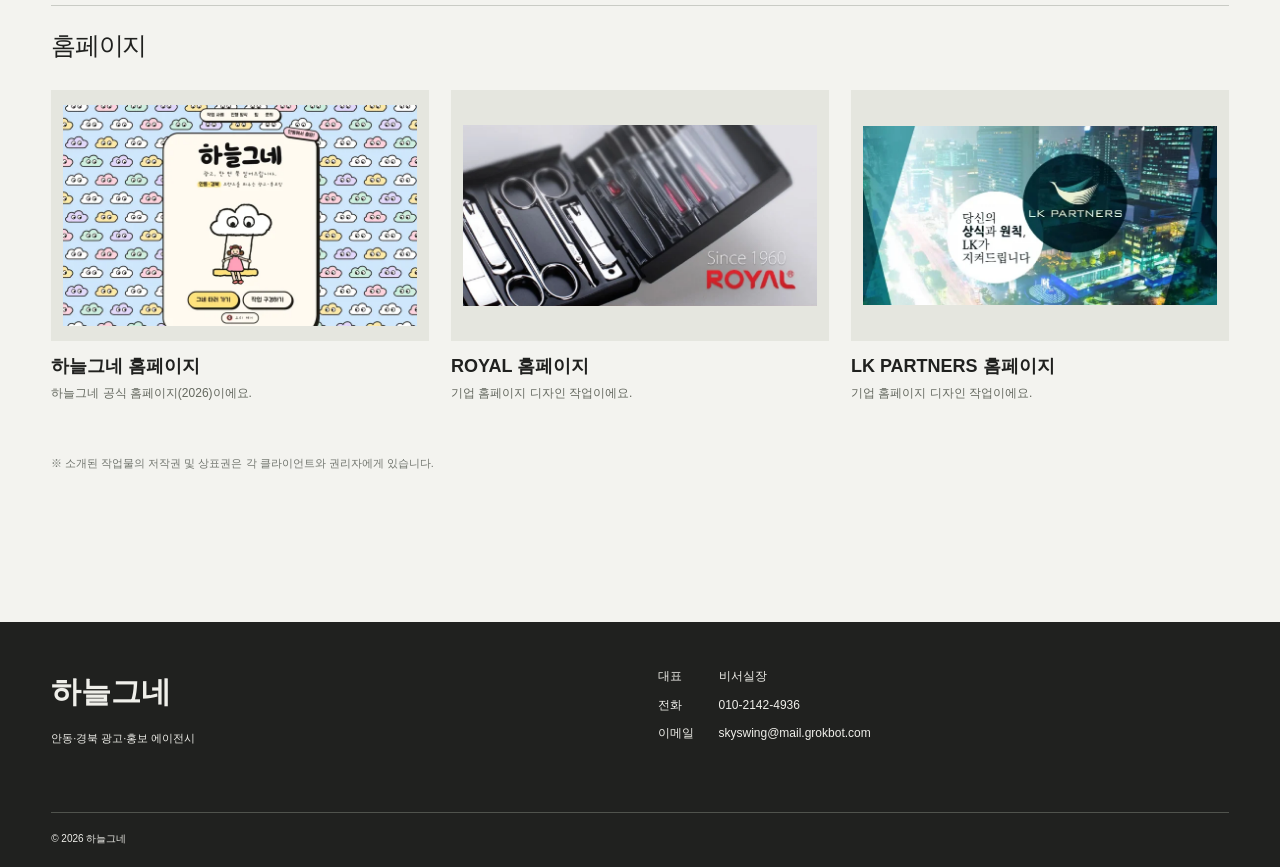
==== commit abaecda5: "Redesign SkySwing homepage and gallery with a minimal studio layout" ====
--- a/gallery.html
+++ b/gallery.html
@@ -1,288 +1,56 @@
 <!DOCTYPE html>
+
 <html lang="ko">
 <head>
-<meta charset="utf-8">
-<meta name="viewport" content="width=device-width, initial-scale=1, viewport-fit=cover">
+<meta charset="utf-8"/>
+<meta content="width=device-width, initial-scale=1, viewport-fit=cover" name="viewport"/>
 <title>작업 갤러리 · 하늘그네</title>
-<meta name="description" content="하늘그네는 안동·경북의 브랜드를 띄우는 광고·홍보 에이전시입니다. 브랜딩, 캠페인·영상, 성과 광고 운영까지. 광고, 한 번 쭉 밀어드립니다.">
-<meta name="theme-color" content="#cfe6fb">
-<link rel="canonical" href="https://skyswing.jubo.kim/gallery.html">
+<meta content="하늘그네는 안동·경북의 브랜드를 띄우는 광고·홍보 에이전시입니다. 브랜딩, 캠페인·영상, 성과 광고 운영까지. 광고, 한 번 쭉 밀어드립니다." name="description"/>
+<meta content="#cfe6fb" name="theme-color"/>
+<link href="https://skyswing.jubo.kim/gallery.html" rel="canonical"/>
 <!-- Open Graph / 카카오톡·SNS 공유 미리보기 -->
-<meta property="og:type" content="website">
-<meta property="og:locale" content="ko_KR">
-<meta property="og:site_name" content="하늘그네">
-<meta property="og:url" content="https://skyswing.jubo.kim/">
-<meta property="og:title" content="하늘그네 · 안동·경북 광고·홍보 에이전시">
-<meta property="og:description" content="광고, 한 번 쭉 밀어드립니다. 안동·경북 브랜드를 위한 브랜딩·캠페인·성과 광고.">
+<meta content="website" property="og:type"/>
+<meta content="ko_KR" property="og:locale"/>
+<meta content="하늘그네" property="og:site_name"/>
+<meta content="https://skyswing.jubo.kim/" property="og:url"/>
+<meta content="하늘그네 · 안동·경북 광고·홍보 에이전시" property="og:title"/>
+<meta content="광고, 한 번 쭉 밀어드립니다. 안동·경북 브랜드를 위한 브랜딩·캠페인·성과 광고." property="og:description"/>
 <!-- TODO: 1200x630 공유 이미지를 만들어 /og-image.png 로 올려주세요 -->
-<meta property="og:image" content="https://skyswing.jubo.kim/og-image.png">
-<meta property="og:image:width" content="1200">
-<meta property="og:image:height" content="630">
-<meta name="twitter:card" content="summary_large_image">
-<link rel="icon" type="image/svg+xml" href="assets/favicon.svg">
-<link rel="apple-touch-icon" href="assets/apple-touch-icon.png">
-<link rel="preconnect" href="https://fonts.googleapis.com">
-<link rel="preconnect" href="https://fonts.gstatic.com" crossorigin>
-<link href="https://fonts.googleapis.com/css2?family=Jua&family=Gaegu:wght@400;700&display=swap" rel="stylesheet">
-<style>
-:root{--ink:#1d1a17;--paper:#fffaf0;--sky:#cfe6fb;--yellow:#ffe27a;--pink:#ffd3de;--mint:#cdf0df;--lav:#e3d8ff;--peach:#ffe0c7;--lemon:#fff1b8;--kakao:#fee500;
-box-sizing:border-box;padding-top:env(safe-area-inset-top,0px);padding-bottom:env(safe-area-inset-bottom,0px)}
-:root[data-theme="dark"]{--ink:#1d1a17}
-*,*::before,*::after{box-sizing:inherit}
-html{scroll-padding-top:calc(env(safe-area-inset-top,0px) + 76px);scroll-behavior:smooth}
-body{margin:0;background:var(--sky);color:var(--ink);font-family:"Gaegu","Jua","Apple SD Gothic Neo","Malgun Gothic",sans-serif;font-size:1.3rem;line-height:1.55;word-break:keep-all;overflow-wrap:break-word}
-h1,h2,h3,.btn{font-family:"Jua","Gaegu","Apple SD Gothic Neo",sans-serif;font-weight:400}
-#bg{position:fixed;inset:0;overflow:hidden;z-index:0}
-#bg svg{position:absolute;display:block}
-main{position:relative;z-index:1}
+<meta content="https://skyswing.jubo.kim/og-image.png" property="og:image"/>
+<meta content="1200" property="og:image:width"/>
+<meta content="630" property="og:image:height"/>
+<meta content="summary_large_image" name="twitter:card"/>
+<link href="assets/favicon.svg" rel="icon" type="image/svg+xml"/>
+<link href="assets/apple-touch-icon.png" rel="apple-touch-icon"/>
 
-/* ---------- hero ---------- */
-.hero{min-height:100svh;display:flex;flex-direction:column;align-items:center;padding:72px 16px 36px}
-.nav{position:fixed;top:calc(env(safe-area-inset-top,0px) + 12px);left:50%;transform:translateX(-50%);z-index:50;max-width:calc(100% - 20px);display:flex;flex-wrap:wrap;justify-content:center;gap:4px 6px;background:var(--paper);border:3px solid var(--ink);border-radius:999px;padding:6px 14px;box-shadow:4px 4px 0 var(--ink);font-family:"Jua",sans-serif;font-size:1.05rem}
-.nav a{color:var(--ink);text-decoration:none;padding:2px 10px;border-radius:999px;white-space:nowrap}
-.nav a:hover{background:var(--yellow)}
-.panel{position:relative;margin:auto 0;background:var(--paper);border:4px solid var(--ink);border-radius:56px 70px 60px 74px/66px 56px 74px 60px;
-padding:28px clamp(22px,6vw,64px) 36px;text-align:center;max-width:560px;width:100%;box-shadow:8px 8px 0 var(--ink)}
-.hero .panel{margin-top:28px}
-.stamp{position:absolute;top:-18px;right:-10px;background:var(--pink);border:3px solid var(--ink);border-radius:16px 20px 14px 22px;padding:2px 14px;font-family:"Jua",sans-serif;font-size:1.1rem;transform:rotate(8deg);box-shadow:3px 3px 0 var(--ink)}
-h1{font-size:clamp(2.8rem,10vw,4.6rem);margin:0;line-height:1;letter-spacing:.02em}
-h1.wm{line-height:0}h1.wm img{display:block;width:min(300px,72vw);height:auto;margin:4px auto 2px}
-.sub{margin:6px 0 0;font-size:1.45rem}
-.loc{margin:4px 0 0;font-size:1.2rem}
-.loc b{font-family:"Jua",sans-serif;font-weight:400;background:var(--yellow);padding:0 6px;border-radius:6px}
-.stage{position:relative;width:min(74vw,300px);margin:6px auto 0}
-.stage svg{width:100%;height:auto;display:block;overflow:visible}
-.btn{display:inline-block;margin-top:14px;background:var(--yellow);color:var(--ink);text-decoration:none;font-size:1.4rem;
-padding:10px 28px;border:4px solid var(--ink);border-radius:999px;box-shadow:4px 4px 0 var(--ink);transition:transform .12s,box-shadow .12s;cursor:pointer}
-.btn.alt{background:var(--paper)}
-.btns{display:flex;gap:12px;justify-content:center;flex-wrap:wrap}
-.snds{display:flex;gap:10px;justify-content:center;flex-wrap:wrap;margin-top:14px}
-.snd{font:inherit;font-size:1.15rem;background:var(--paper);color:var(--ink);border:3px solid var(--ink);border-radius:999px;padding:3px 16px;cursor:pointer}
-.snd[aria-pressed="true"]{background:var(--mint)}
-.btn:hover{transform:translate(2px,2px);box-shadow:2px 2px 0 var(--ink)}
-.btn:focus-visible,a:focus-visible,button:focus-visible,input:focus-visible,select:focus-visible,textarea:focus-visible{outline:4px solid #4a7fd6;outline-offset:3px}
+<link crossorigin="" href="https://fonts.gstatic.com" rel="preconnect"/>
 
-/* ---------- common ---------- */
-.zig{height:26px;background:var(--yellow) url("data:image/svg+xml,%3Csvg xmlns='http://www.w3.org/2000/svg' width='40' height='26'%3E%3Cpolyline points='0,20 10,6 20,20 30,6 40,20' fill='none' stroke='%231d1a17' stroke-width='4' stroke-linejoin='round'/%3E%3C/svg%3E") repeat-x center;border-block:4px solid var(--ink)}
-.sheet{background:var(--paper);border-bottom:4px solid var(--ink)}
-.sheet.tint{background:#eaf4fd}
-.wrap{max-width:980px;margin:0 auto;padding:56px 20px}
-h2{font-size:clamp(1.9rem,6vw,2.7rem);margin:0 0 8px}
-.hd{display:flex;align-items:center;flex-wrap:wrap;gap:6px 12px}
-.hd h2{margin:0}
-.lead{margin:8px 0 0}
-/* 예시 내용 표시 */
-.ex{display:inline-block;font-family:"Jua",sans-serif;font-size:.95rem;line-height:1.3;background:#fff;color:#c2410c;border:2.5px dashed #c2410c;border-radius:10px;padding:2px 10px;transform:rotate(-3deg);white-space:nowrap}
-.ph{background:rgba(255,226,122,.6);border-bottom:2px dashed var(--ink);border-radius:4px;padding:0 3px;-webkit-box-decoration-break:clone;box-decoration-break:clone}
 
-/* services (원래 카드) */
-.cards{display:grid;grid-template-columns:repeat(auto-fit,minmax(240px,1fr));gap:22px;margin-top:26px}
-.card{border:4px solid var(--ink);border-radius:30px 38px 28px 40px/38px 28px 40px 30px;padding:20px 22px;box-shadow:5px 5px 0 var(--ink)}
-.card:nth-child(1){background:var(--pink);transform:rotate(-1.4deg)}
-.card:nth-child(2){background:var(--mint);transform:rotate(1deg)}
-.card:nth-child(3){background:var(--lav);transform:rotate(-.6deg)}
-.card h3{margin:0 0 4px;font-size:1.6rem}.card p{margin:0}
-
-/* trust: 숫자 + 로고 */
-.stats{display:grid;grid-template-columns:repeat(4,1fr);gap:18px;margin-top:26px}
-.stat{background:#fff;border:4px solid var(--ink);border-radius:50% 46% 52% 44%/46% 52% 44% 50%;aspect-ratio:1/1;display:flex;flex-direction:column;align-items:center;justify-content:center;text-align:center;padding:12px;box-shadow:5px 5px 0 var(--ink)}
-.stat:nth-child(1){background:var(--lemon);transform:rotate(-3deg)}
-.stat:nth-child(2){background:var(--pink);transform:rotate(2deg)}
-.stat:nth-child(3){background:var(--mint);transform:rotate(-1deg)}
-.stat:nth-child(4){background:var(--lav);transform:rotate(3deg)}
-.stat strong{font-family:"Jua",sans-serif;font-weight:400;font-size:clamp(1.8rem,4.6vw,2.6rem);line-height:1.1}
-.stat span{font-size:1.15rem;line-height:1.25}
-.logos-t{margin:40px 0 0;font-family:"Jua",sans-serif;font-size:1.35rem}
-.logos{display:grid;grid-template-columns:repeat(6,1fr);gap:14px;margin-top:12px}
-.logo{height:70px;border:3px dashed var(--ink);border-radius:14px 18px 12px 20px;display:grid;place-items:center;background:#fff;font-family:"Jua",sans-serif;font-size:1rem;color:#6b6259}
-
-/* 작업 사례: 캐러셀 */
-.car{position:relative;margin-top:28px;background:var(--paper);border:4px solid var(--ink);border-radius:34px 44px 30px 48px/44px 30px 48px 34px;box-shadow:7px 7px 0 var(--ink);padding:18px;max-width:100%}
-.car-view{overflow:hidden;border-radius:22px 28px 20px 30px/28px 20px 30px 22px;touch-action:pan-y;outline:none}
-.car-view:focus-visible{outline:4px solid #4a7fd6;outline-offset:3px}
-.car-track{display:flex;transition:transform .45s cubic-bezier(.3,.8,.3,1);will-change:transform}
-.car-track.drag{transition:none}
-.slide{flex:0 0 100%;min-width:0;margin:0;display:grid;grid-template-columns:1.55fr 1fr;gap:22px;align-items:center}
-.slide-img{background:#fff;border:4px solid var(--ink);border-radius:20px 26px 18px 28px/26px 18px 28px 20px;height:330px;display:grid;place-items:center;padding:10px;overflow:hidden}
-.slide-img img{display:block;width:100%;height:100%;object-fit:contain;-webkit-user-drag:none;user-select:none}
-.slide figcaption{padding:4px 6px 4px 0}
-.meta{display:flex;flex-wrap:wrap;gap:6px;margin:0}
-.chip{display:inline-block;font-family:"Jua",sans-serif;font-size:.95rem;background:var(--paper);border:2.5px solid var(--ink);border-radius:999px;padding:0 10px}
-.chip.char{background:var(--pink)}.chip.illu{background:var(--mint)}
-.slide h3{font-size:1.55rem;line-height:1.3;margin:10px 0 6px}
-.slide p.desc{margin:0;font-size:1.15rem;line-height:1.45}
-.ext{display:inline-block;margin-top:10px;font-family:"Jua",sans-serif;font-size:1.05rem;color:var(--ink);background:var(--lemon);border:2.5px solid var(--ink);border-radius:999px;padding:1px 12px;text-decoration:none}
-.ext:hover{background:var(--yellow)}
-.car-ctl{display:flex;align-items:center;justify-content:center;gap:16px;margin-top:14px}
-.car-btn{flex:none;width:54px;height:54px;border-radius:50%;border:4px solid var(--ink);background:var(--yellow);color:var(--ink);box-shadow:3px 3px 0 var(--ink);cursor:pointer;display:grid;place-items:center;padding:0;transition:transform .12s,box-shadow .12s}
-.car-btn:hover{transform:translate(2px,2px);box-shadow:1px 1px 0 var(--ink)}
-.car-btn svg{width:24px;height:24px}
-.car-dots{display:flex;gap:10px;align-items:center}
-.car-dot{width:16px;height:16px;border-radius:50%;border:3px solid var(--ink);background:#fff;padding:0;cursor:pointer;transition:width .2s,background .2s}
-.car-dot[aria-current="true"]{width:34px;border-radius:999px;background:var(--pink)}
-.car-count{font-family:"Jua",sans-serif;font-size:1.05rem;min-width:3.2em;text-align:center}
-.more{text-align:center;margin-top:26px}
-.more .btn{font-size:1.5rem;padding:12px 34px}
-.more-note{margin:8px 0 0;font-size:1.1rem}
-.rights{margin:18px 0 0;font-size:1rem;color:#5d554d;text-align:center}
-@media (max-width:860px){.slide{grid-template-columns:1fr;gap:14px}.slide-img{height:auto;aspect-ratio:16/10}}
-@media (max-width:520px){.car{padding:12px;box-shadow:5px 5px 0 var(--ink)}.slide-img{padding:6px}.slide h3{font-size:1.35rem}.car-ctl{gap:10px}.car-btn{width:48px;height:48px}.car-dots{gap:7px}.car-dot{width:14px;height:14px}.car-dot[aria-current="true"]{width:26px}.more .btn{font-size:1.35rem;padding:10px 26px}}
-@media (prefers-reduced-motion:reduce){.car-track,.car-dot{transition:none}}
-
-/* 후기 */
-.quotes{grid-template-columns:repeat(auto-fit,minmax(240px,1fr));display:grid;grid-template-columns:repeat(auto-fit,minmax(300px,1fr));gap:34px 26px;margin-top:28px}
-.quote{position:relative;background:#fff;border:4px solid var(--ink);border-radius:40px 34px 44px 30px/34px 44px 30px 40px;padding:22px 26px;box-shadow:5px 5px 0 var(--ink);margin:0 0 26px}
-.quote::after{content:"";position:absolute;left:46px;bottom:-26px;width:30px;height:26px;background:#fff;border:4px solid var(--ink);border-top:0;border-left:0;transform:skewX(-35deg);border-bottom-right-radius:6px}
-.quote:nth-child(2){background:var(--lemon)}.quote:nth-child(2)::after{background:var(--lemon)}
-.quote p{margin:0;font-size:1.35rem}
-.quote footer{all:unset;display:block;margin-top:8px;font-family:"Jua",sans-serif;font-size:1.05rem}
-
-/* 안동·경북 */
-.local{display:grid;grid-template-columns:1.05fr 1fr;gap:30px;align-items:center;margin-top:24px}
-.map{background:var(--sky);border:4px solid var(--ink);border-radius:40px 52px 36px 56px/52px 36px 56px 40px;box-shadow:6px 6px 0 var(--ink);overflow:hidden;transform:rotate(-1deg)}
-.map svg{display:block;width:100%;height:auto}
-.points{list-style:none;margin:0;padding:0;display:grid;gap:14px}
-.points li{background:#fff;border:3px solid var(--ink);border-radius:22px 28px 20px 30px;padding:12px 16px;box-shadow:4px 4px 0 var(--ink)}
-.points li:nth-child(1){background:var(--pink)}.points li:nth-child(2){background:var(--mint)}.points li:nth-child(3){background:var(--lav)}
-.points b{display:block;font-family:"Jua",sans-serif;font-weight:400;font-size:1.35rem}
-
-.say{background:var(--sky)}
-.say p{font-family:"Jua",sans-serif;font-size:clamp(1.5rem,5vw,2.2rem);line-height:1.4;margin:0;max-width:22em}
-
-/* 진행 방식 */
-.steps{list-style:none;padding:0;margin:30px 0 0;display:grid;grid-template-columns:repeat(4,1fr);gap:34px}
-.step{position:relative;background:#fff;border:4px solid var(--ink);border-radius:28px 36px 26px 38px/36px 26px 38px 28px;padding:44px 16px 18px;text-align:center;box-shadow:5px 5px 0 var(--ink)}
-.step .n{position:absolute;top:-24px;left:50%;transform:translateX(-50%) rotate(-6deg);width:52px;height:52px;border:4px solid var(--ink);border-radius:50%;display:grid;place-items:center;font-family:"Jua",sans-serif;font-size:1.6rem;background:var(--yellow)}
-.step:nth-child(2) .n{background:var(--pink)}.step:nth-child(3) .n{background:var(--mint)}.step:nth-child(4) .n{background:var(--lav)}
-.step h3{margin:0;font-size:1.6rem}
-.step p{margin:4px 0 0;font-size:1.15rem;line-height:1.4}
-.step:not(:last-child)::after{content:"";position:absolute;right:-32px;top:50%;width:30px;height:24px;transform:translateY(-50%);
-background:url("data:image/svg+xml,%3Csvg xmlns='http://www.w3.org/2000/svg' viewBox='0 0 30 24'%3E%3Cpath d='M2 12 Q14 8 24 12 M17 5 L26 12 L17 19' fill='none' stroke='%231d1a17' stroke-width='3.5' stroke-linecap='round' stroke-linejoin='round'/%3E%3C/svg%3E") no-repeat center/contain}
-.price{margin:34px auto 0;max-width:760px;text-align:center;background:var(--lemon);border:3px dashed var(--ink);border-radius:20px;padding:12px 18px;font-size:1.25rem}
-.price b{font-family:"Jua",sans-serif;font-weight:400}
-
-/* 팀 */
-.team{display:grid;grid-template-columns:1.3fr 1fr 1fr;gap:24px;margin-top:28px;align-items:stretch}
-.member{background:#fff;border:4px solid var(--ink);border-radius:30px 38px 28px 40px/38px 28px 40px 30px;padding:20px;text-align:center;box-shadow:5px 5px 0 var(--ink)}
-.member.boss{background:var(--lemon);transform:rotate(-1deg)}
-.member svg,.member img.av{width:116px;height:116px;display:block;margin:0 auto 6px}
-.member.boss svg{width:140px;height:140px}
-.member h3{margin:0;font-size:1.5rem}
-.member .role{display:inline-block;margin-top:2px;font-family:"Jua",sans-serif;font-size:1rem;background:var(--paper);border:2.5px solid var(--ink);border-radius:999px;padding:0 10px}
-.member p{margin:8px 0 0;font-size:1.12rem;line-height:1.4}
-
-/* 문의 */
-.contact .wrap{text-align:left}
-.contact-grid{display:grid;grid-template-columns:1fr 1.2fr;gap:30px;margin-top:24px;align-items:start}
-.ways{display:grid;gap:14px}
-.way{display:flex;align-items:center;gap:12px;text-decoration:none;color:var(--ink);background:#fff;border:4px solid var(--ink);border-radius:999px;padding:10px 20px;box-shadow:4px 4px 0 var(--ink);font-family:"Jua",sans-serif;font-size:1.3rem;transition:transform .12s,box-shadow .12s}
-.way:hover{transform:translate(2px,2px);box-shadow:2px 2px 0 var(--ink)}
-.way .ic{flex:none;width:40px;height:40px;border:3px solid var(--ink);border-radius:50%;display:grid;place-items:center;font-size:1.2rem;background:var(--paper)}
-.way small{display:block;font-family:"Gaegu",sans-serif;font-size:1.02rem;line-height:1.1}
-.way.mail{background:var(--yellow)}
-.way.kakao{background:var(--kakao)}
-.way.tel{background:var(--mint)}
-.hours{margin:4px 0 0;font-size:1.12rem}
-form.inq{background:#fff;border:4px solid var(--ink);border-radius:30px 38px 28px 40px/38px 28px 40px 30px;padding:22px;box-shadow:6px 6px 0 var(--ink);display:grid;gap:12px}
-form.inq h3{margin:0;font-size:1.5rem}
-.row2{display:grid;grid-template-columns:1fr 1fr;gap:12px}
-form.inq label{display:grid;gap:2px;font-family:"Jua",sans-serif;font-size:1.05rem}
-form.inq input,form.inq select,form.inq textarea{font:inherit;font-family:"Gaegu",sans-serif;font-size:1.2rem;color:var(--ink);background:var(--paper);border:3px solid var(--ink);border-radius:14px;padding:6px 12px;width:100%}
-form.inq textarea{min-height:110px;resize:vertical}
-form.inq .btn{margin-top:4px;justify-self:start;font:inherit;font-family:"Jua",sans-serif;font-size:1.35rem}
-.fine{margin:0;font-size:1rem;color:#5d554d}
-
-/* footer */
-.foot{background:var(--ink);color:var(--paper);padding:34px 20px 26px;font-size:1.08rem}
-.foot .in{max-width:980px;margin:0 auto;display:grid;grid-template-columns:auto 1fr;gap:12px 40px;align-items:start}
-.foot .name{font-family:"Jua",sans-serif;font-size:1.9rem;line-height:1}
-.foot .name small{display:block;font-size:1rem;margin-top:6px;color:#d9d1c4}
-.foot dl{display:grid;grid-template-columns:auto 1fr;gap:2px 14px;margin:0}
-.foot dt{color:#bfb6a8}.foot dd{margin:0}
-.foot a{color:var(--yellow)}
-.foot .ph{background:rgba(255,226,122,.18);border-bottom-color:var(--yellow)}
-.foot .copy{grid-column:1/-1;border-top:2px dashed #5a524a;padding-top:12px;margin-top:6px;display:flex;justify-content:space-between;flex-wrap:wrap;gap:8px}
-.foot .ex{background:transparent;color:#ffb27a;border-color:#ffb27a}
-
-/* ---------- responsive ---------- */
-@media (max-width:860px){
-  .stats{grid-template-columns:repeat(2,1fr);max-width:460px;margin-inline:auto}
-  .logos{grid-template-columns:repeat(3,1fr)}
-  .local,.contact-grid{grid-template-columns:1fr}
-  .steps{grid-template-columns:repeat(2,1fr);gap:40px 26px}
-  .step:not(:last-child)::after{display:none}
-  .team{grid-template-columns:1fr 1fr}
-  .member.boss{grid-column:1/-1}
-}
-@media (max-width:520px){
-  body{font-size:1.22rem}
-  .wrap{padding:44px 18px}
-  .nav{font-size:.9rem;padding:5px 6px;gap:0;flex-wrap:nowrap;max-width:calc(100% - 12px);top:calc(env(safe-area-inset-top,0px) + 8px)}
-  .nav a{padding:1px 5px}
-  .stamp{right:6px;top:-16px;font-size:1rem}
-  .steps{grid-template-columns:1fr;gap:38px}
-  .team{grid-template-columns:1fr}
-  .row2{grid-template-columns:1fr}
-  .logos{grid-template-columns:repeat(2,1fr)}
-  .foot .in{grid-template-columns:1fr}
-  .stats{gap:14px}
-  .stat span{font-size:1.02rem}
-}
-@media (prefers-reduced-motion:reduce){html{scroll-behavior:auto}}
-form.inq fieldset.picks{border:3px dashed var(--ink);border-radius:18px 22px 16px 24px;margin:0;padding:8px 12px 12px;display:flex;flex-wrap:wrap;gap:8px}
-form.inq fieldset.picks legend{font-family:"Jua",sans-serif;font-size:1.05rem;padding:0 6px}
-form.inq fieldset.picks legend small{font-size:.85rem;opacity:.7}
-form.inq label.pick{display:inline-flex;align-items:center;cursor:pointer}
-form.inq label.pick input{position:absolute;opacity:0;width:1px;height:1px}
-form.inq label.pick span{background:var(--paper);border:3px solid var(--ink);border-radius:999px;padding:3px 14px;box-shadow:2px 2px 0 var(--ink);font-family:"Jua",sans-serif;transition:transform .1s}
-form.inq label.pick input:checked+span{background:var(--yellow);transform:rotate(-2deg)}
-form.inq label.pick input:checked+span::before{content:"✓ "}
-form.inq label.pick input:focus-visible+span{outline:3px solid #4a7fd6;outline-offset:2px}
-/* 작업 사례 크게 */
-#cases .wrap{max-width:1180px}
-.slide{grid-template-columns:2.2fr 1fr}
-.slide-img{height:520px}
-@media (max-width:860px){.slide{grid-template-columns:1fr}.slide-img{height:auto;aspect-ratio:4/3}}
-
-.gal-top{padding:28px 0 6px}.gal-top .nav{position:static;margin-bottom:18px}
-.gal-top h1{font-family:"Jua",sans-serif;font-size:2.4rem;margin:0}
-.gsec{margin:34px 0}.gsec h2{margin-bottom:6px}
-.ggrid{display:grid;grid-template-columns:repeat(auto-fill,minmax(240px,1fr));gap:20px;margin-top:16px}
-.gitem{background:#fff;border:4px solid var(--ink);border-radius:20px 26px 18px 28px/26px 18px 28px 20px;box-shadow:5px 5px 0 var(--ink);padding:10px;cursor:pointer;text-align:left;font:inherit;color:inherit}
-.gitem:hover{transform:translate(-2px,-2px);box-shadow:7px 7px 0 var(--ink)}
-.gitem .th{height:200px;display:grid;place-items:center;background:var(--paper);border-radius:12px;overflow:hidden}
-.gitem img{max-width:100%;max-height:100%;object-fit:contain;display:block}
-.gitem h3{font-size:1.25rem;margin:10px 4px 2px}.gitem p{margin:0 4px 4px;font-size:1.05rem;line-height:1.4}
-.lb{position:fixed;inset:0;background:rgba(29,26,23,.88);display:none;place-items:center;z-index:99;padding:20px}
-.lb.on{display:grid}.lb figure{margin:0;max-width:94vw;text-align:center;color:#fff}
-.lb img{max-width:94vw;max-height:80vh;object-fit:contain;background:#fff;border-radius:12px}
-.lb figcaption{font-size:1.2rem;margin-top:10px}.lb button{position:absolute;top:14px;right:18px;font-size:2rem;background:var(--lemon);border:3px solid var(--ink);border-radius:999px;width:52px;height:52px;cursor:pointer}
-</style>
-</head>
-<body>
+<link href="studio.css" rel="stylesheet"/><style>.gal-top{padding:70px 0 40px}.gal-top h1{font-size:clamp(45px,7vw,100px);letter-spacing:-.06em}.gal-top p{margin-top:20px;font-size:14px}.gsec{margin:50px 0}.gsec h2{font-size:25px;border-top:1px solid var(--line);padding-top:25px}.ggrid{display:grid;grid-template-columns:repeat(3,1fr);gap:40px 22px;margin-top:30px}.gitem{background:transparent;border:0;padding:0;text-align:left;color:inherit;font:inherit;min-width:0}.gitem .th{aspect-ratio:1.5;background:#e5e6df;display:flex;align-items:center;justify-content:center;overflow:hidden;padding:12px}.gitem img{width:100%;height:100%;object-fit:contain}.gitem h3{font-size:18px;margin:15px 0 7px}.gitem p{font-size:12px;color:#64685f}.lb{display:none;position:fixed;inset:0;z-index:100;background:#151815f5;place-items:center;padding:30px;overflow:auto}.lb.on{display:grid}.lb figure{margin:0;max-width:95vw;color:white;text-align:center}.lb img{max-height:78vh;max-width:90vw;object-fit:contain;margin:auto}.lb figcaption{font-size:13px;margin-top:15px}.lb button{position:fixed;right:20px;top:20px;width:45px;height:45px;font-size:25px;border:0;background:white}.gitem:hover h3{text-decoration:underline}@media(max-width:900px){.ggrid{grid-template-columns:1fr 1fr}}@media(max-width:550px){.ggrid{grid-template-columns:1fr}.gal-top{padding:45px 0 20px}}</style></head>
+<body><header class="site-header"><a aria-label="하늘그네 홈" class="brand" href="index.html">하늘그네<span>SKYSWING®</span></a><nav aria-label="주 메뉴"><a href="index.html#cases">작업</a><a href="index.html#work">서비스</a><a href="index.html#team">소개</a><a class="nav-contact" href="index.html#contact">프로젝트 문의 ↗</a></nav></header>
 <main>
 <section class="sheet"><div class="wrap">
-  <div class="gal-top">
-    <nav class="nav" aria-label="바로가기"><a href="index.html">처음으로</a><a href="index.html#cases">작업 사례</a><a href="index.html#team">팀</a><a href="index.html#contact">문의</a></nav>
-    <h1>하늘그네 작업 갤러리</h1>
-    <p class="lead">그동안 그리고 만든 작업을 모았어요. 그림을 누르면 크게 볼 수 있어요.</p>
-  </div>
-  <div id="gal"></div>
-  <p class="rights">※ 소개된 작업물의 저작권 및 상표권은 각 클라이언트와 권리자에게 있습니다.</p>
+<div class="gal-top">
+
+<h1>작업 갤러리</h1>
+<p class="lead">그동안 그리고 만든 작업을 모았어요. 그림을 누르면 크게 볼 수 있어요.</p>
+</div>
+<div id="gal"></div>
+<p class="rights">※ 소개된 작업물의 저작권 및 상표권은 각 클라이언트와 권리자에게 있습니다.</p>
 </div></section>
 <footer class="foot">
-  <div class="in">
-    <div class="name">하늘그네<small>안동·경북 광고·홍보 에이전시</small></div>
-    <dl>
-      <dt>대표</dt><dd>비서실장</dd>
-      <dt>전화</dt><dd><a href="tel:+821021424936">010-2142-4936</a></dd>
-      <dt>이메일</dt><dd><a href="mailto:skyswing@mail.grokbot.com">skyswing@mail.grokbot.com</a></dd>
-    </dl>
-    <div class="copy"><span>© 2026 하늘그네</span></div>
-  </div>
+<div class="in">
+<div class="name">하늘그네<small>안동·경북 광고·홍보 에이전시</small></div>
+<dl>
+<dt>대표</dt><dd>비서실장</dd>
+<dt>전화</dt><dd><a href="tel:+821021424936">010-2142-4936</a></dd>
+<dt>이메일</dt><dd><a href="mailto:skyswing@mail.grokbot.com">skyswing@mail.grokbot.com</a></dd>
+</dl>
+<div class="copy"><span>© 2026 하늘그네</span></div>
+</div>
 </footer>
 </main>
-<div class="lb" id="lb" role="dialog" aria-modal="true" aria-label="크게 보기"><button type="button" aria-label="닫기">×</button><figure><img alt=""><figcaption></figcaption></figure></div>
+<div aria-label="크게 보기" aria-modal="true" class="lb" id="lb" role="dialog"><button aria-label="닫기" type="button">×</button><figure><img alt=""/><figcaption></figcaption></figure></div>
 <script>
 /* 작품 데이터: caption만 바꿔 넣으면 됨 */
 const WORKS=[
@@ -341,12 +109,14 @@
   WORKS.filter(w=>w.sec===sec).forEach(w=>{
    const b=document.createElement('button');b.type='button';b.className='gitem';
    b.innerHTML='<div class="th"><img decoding="async"></div><h3></h3><p></p>';
-   const im=b.querySelector('img');im.src=w.img+'-720.webp';im.alt=w.title;
+   const im=b.querySelector('img');im.src=w.img+'-720.webp';im.alt=w.title;im.loading='lazy';
    b.querySelector('h3').textContent=w.title;b.querySelector('p').textContent=w.caption;
-   b.onclick=()=>{li.src=w.img+'-1200.webp';li.alt=w.title;lc.textContent=w.title+' — '+w.caption;lb.classList.add('on');lb.querySelector('button').focus()};
+   b.onclick=()=>{li.src=w.img+'-1200.webp';li.alt=w.title;lc.textContent=w.title+' — '+w.caption;previousFocus=b;document.body.style.overflow='hidden';lb.classList.add('on');lb.querySelector('button').focus()};
    grid.appendChild(b)});
   g.appendChild(s)});
- const close=()=>lb.classList.remove('on');
+ let previousFocus;
+ lb.addEventListener('keydown',e=>{if(e.key==='Tab'){e.preventDefault();lb.querySelector('button').focus()}});
+ const close=()=>{lb.classList.remove('on');document.body.style.overflow='';if(previousFocus)previousFocus.focus()};
  lb.onclick=e=>{if(e.target===lb||e.target.tagName==='BUTTON')close()};
  document.addEventListener('keydown',e=>{if(e.key==='Escape')close()});
 })();
--- a/studio.css
+++ b/studio.css
@@ -0,0 +1,4 @@
+
+:root{--ink:#20211f;--paper:#f3f3ef;--sky:#c9e3f4;--line:#c9cbc5;--yellow:#c9e3f4;--lemon:#c9e3f4;box-sizing:border-box}*{box-sizing:inherit}html{scroll-behavior:smooth;scroll-padding-top:100px}body{margin:0;background:var(--paper);color:var(--ink);font-family:Arial,"Apple SD Gothic Neo","Malgun Gothic",sans-serif;font-size:16px;line-height:1.65;word-break:keep-all}a{color:inherit;text-decoration:none}button,input,textarea{font:inherit}a:focus-visible,button:focus-visible,input:focus-visible,textarea:focus-visible{outline:3px solid #2174aa;outline-offset:5px}button,a,input,textarea{-webkit-tap-highlight-color:transparent}img{max-width:100%;display:block}h1,h2,h3,p,figure{margin:0}h1,h2,h3{line-height:1.15}button{cursor:pointer}.wrap{width:min(1440px,92%);margin:auto}.site-header{width:92%;max-width:1440px;margin:auto;display:flex;align-items:center;justify-content:space-between;padding:24px 0;border-bottom:1px solid var(--line);gap:20px}.brand{display:flex;gap:14px;align-items:baseline;font-weight:800;font-size:25px;letter-spacing:-1.5px}.brand span{font-size:10px;letter-spacing:1px}nav{display:flex;gap:30px;font-size:13px;align-items:center}.nav-contact{border-bottom:1px solid;padding:8px 0}a:hover{color:#347295}.hero{padding:45px 0 58px}.eyebrow{display:flex;justify-content:space-between;font-size:11px;letter-spacing:1px}.hero h1{font-size:clamp(70px,10.8vw,166px);font-weight:700;letter-spacing:-.085em;line-height:1.05;margin:65px 0 48px;position:relative}.hero h1>span{color:#737872}.hero-arrow{position:absolute;right:2%;bottom:5%;font-size:clamp(85px,15vw,210px);font-weight:400;line-height:1;color:#407ba1}.hero-bottom{display:grid;grid-template-columns:1fr 1fr auto;gap:30px;align-items:end;font-size:14px}.hero-bottom p:first-child{font-size:21px;line-height:1.45;font-weight:600}.text-link{display:inline-block;border-bottom:1px solid;padding:8px 0;font-size:14px}.section-heading{display:flex;justify-content:space-between;align-items:end;margin:0 0 36px;padding-top:35px;border-top:1px solid var(--line);gap:20px}h2{font-size:clamp(30px,4vw,58px);font-weight:500;letter-spacing:-.05em}.section-heading h2 span{display:block;font-size:12px;letter-spacing:0;margin-top:14px;color:#656b63}.projects{display:grid;grid-template-columns:1fr 1fr;gap:60px 28px}.project:first-child{grid-column:1/-1}.slide-img{display:flex;align-items:center;justify-content:center;overflow:hidden;background:#e5e6df;aspect-ratio:1.5;padding:24px}.project:first-child .slide-img{aspect-ratio:2.05;background:#242925;padding:0}.slide-img img{width:100%;height:100%;object-fit:contain;transition:transform .5s}.slide-img:hover img{transform:scale(1.025)}figcaption{position:relative;padding-top:18px}.project-index{font-size:10px;letter-spacing:1px;color:#686e65}.meta{float:right;font-size:11px;display:flex;gap:10px}.project h3{font-size:25px;margin-top:10px;letter-spacing:-.04em}.desc{font-size:13px;color:#62665e;margin-top:8px}.rights{font-size:11px;color:#71756e;margin:36px 0 70px}.sheet{border-top:1px solid var(--line);padding-bottom:80px}.section-label{padding:26px 0 48px;font-size:11px;letter-spacing:1px}.sheet>.wrap:not(.section-label){padding:0}.sheet h2{margin-bottom:20px}.sheet p{max-width:56em}.cards{margin-top:50px;counter-reset:service}.card{display:grid;grid-template-columns:1fr 1fr;gap:28px;padding:28px 0;border-top:1px solid var(--line);counter-increment:service}.card h3{font-size:30px;font-weight:500;letter-spacing:-.04em}.card h3:before{content:'0' counter(service);font-size:11px;vertical-align:top;margin-right:30px;letter-spacing:0}.card p{font-size:15px;color:#64685f}.local{margin-top:40px}.points{list-style:none;padding:0;display:grid;grid-template-columns:repeat(3,1fr);gap:35px}.points li{font-size:14px;border-top:1px solid var(--line);padding-top:22px}.points b{display:block;font-size:21px;margin-bottom:12px}.steps{display:grid;grid-template-columns:repeat(4,1fr);gap:35px;padding:0;list-style:none;margin:45px 0 0}.n{display:block;border-top:1px solid var(--line);padding:12px 0 35px;font-size:12px}.step h3{font-size:26px;margin-bottom:15px;font-weight:500}.step p,.member p{font-size:14px;color:#64685f}.team{display:grid;grid-template-columns:repeat(3,1fr);gap:30px;margin-top:45px}.member{border-top:1px solid var(--line);padding-top:20px}.av{width:90px;height:90px;margin-bottom:25px}.member h3{font-size:24px}.role{font-size:11px;display:block;margin:10px 0 20px}.contact{background:#c9e3f4}.contact h2{white-space:pre-line}.contact-grid{display:grid;grid-template-columns:1fr 1fr;gap:70px;margin-top:50px}.ways{display:flex;flex-direction:column;gap:20px}.way{font-size:clamp(13px,1.6vw,22px);overflow-wrap:anywhere;display:flex;gap:15px}.way small{display:block;font-size:11px;margin-top:5px}.ic{display:none}.inq{display:grid;gap:20px}.inq h3{font-size:18px}.row2{display:grid;grid-template-columns:1fr 1fr;gap:20px}.inq label{display:block;font-size:12px}.inq input:not([type=checkbox]),.inq textarea{display:block;width:100%;border:0;border-bottom:1px solid #7999ae;border-radius:0;background:transparent;padding:12px 0;color:var(--ink)}.inq textarea{min-height:100px;resize:vertical}.picks{border:0;padding:0;margin:0}.picks legend{font-size:12px;margin-bottom:10px}.picks small{font-size:10px}.picks label{display:inline-flex;align-items:center;margin:0 15px 8px 0;gap:5px}.btn{border:1px solid var(--ink);background:var(--ink);color:white;padding:14px 25px;justify-self:start;font-size:13px}.btn:disabled{opacity:.5;cursor:wait}.fine{font-size:11px}.foot{padding:45px 4% 20px;background:#20211f;color:#efefea}.foot .in{max-width:1440px;margin:auto;display:grid;grid-template-columns:1fr 1fr;gap:35px}.name{font-size:30px;font-weight:700}.name small{display:block;font-size:11px;font-weight:400;margin-top:12px}.foot dl{display:grid;grid-template-columns:auto 1fr;gap:6px 25px;font-size:12px;margin:0}.foot dd{margin:0;overflow-wrap:anywhere}.copy{grid-column:1/-1;border-top:1px solid #50534d;padding-top:18px;font-size:10px;margin-top:30px}
+@media(max-width:760px){.site-header{padding:18px 0;align-items:start}.brand{font-size:22px;flex-direction:column;gap:0}.brand span{font-size:8px}nav{gap:14px;font-size:11px;flex-wrap:wrap;justify-content:end}.hero{padding-top:30px}.eyebrow{font-size:9px}.eyebrow span:last-child{display:none}.hero h1{margin:55px 0 40px;font-size:clamp(44px,10.8vw,82px)}.hero-arrow{font-size:80px;right:0}.hero-bottom{grid-template-columns:1fr;gap:20px}.hero-bottom .text-link{justify-self:start}.projects{grid-template-columns:1fr;gap:38px}.project:first-child{grid-column:auto}.project:first-child .slide-img{aspect-ratio:1.5}.slide-img{padding:12px}.section-heading{align-items:start}.section-heading .text-link{font-size:11px;white-space:nowrap}.card{grid-template-columns:1fr;gap:15px}.card h3{font-size:25px}.points,.team{grid-template-columns:1fr}.steps{grid-template-columns:1fr 1fr;gap:30px}.n{padding-bottom:20px}.contact-grid{grid-template-columns:1fr;gap:40px}.way{font-size:18px}.foot .in{grid-template-columns:1fr}.section-label{padding-bottom:30px}.sheet{padding-bottom:55px}.row2{grid-template-columns:1fr}.rights{margin-bottom:50px}}
+@media(prefers-reduced-motion:reduce){html{scroll-behavior:auto}*{transition:none!important}}
